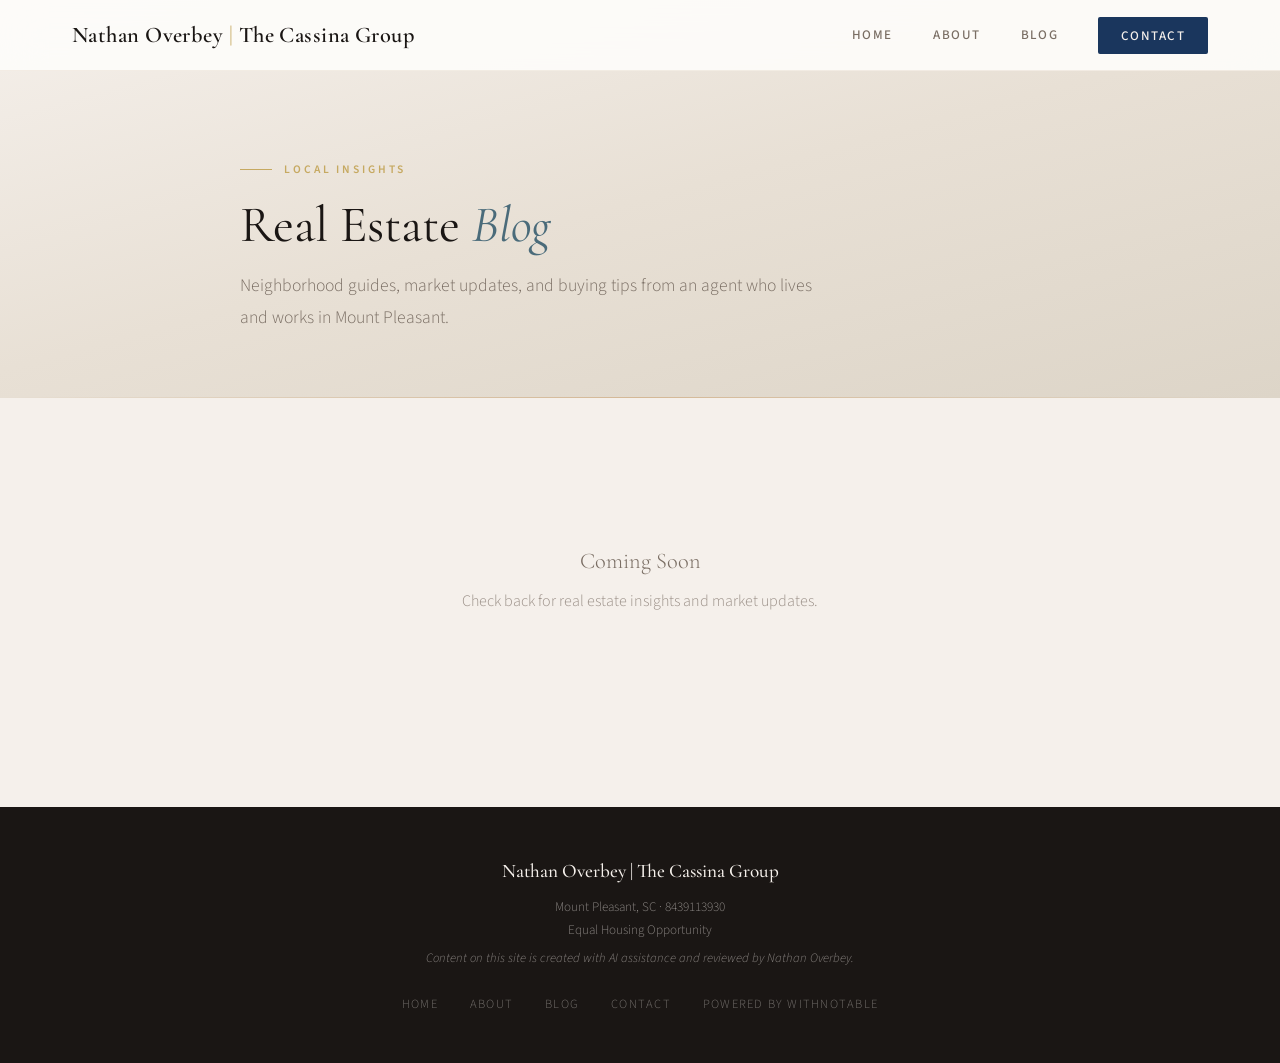
==== blog/index.html @ 2aa5ebca "Initial site deployment via withNotable" ====
<!DOCTYPE html>
<html lang="en">
<head>
    <meta charset="UTF-8">
    <meta name="viewport" content="width=device-width, initial-scale=1.0">
    <title>Blog | Nathan Overbey</title>
    <meta name="description" content="Real estate insights and market updates from Nathan Overbey in Mount Pleasant, SC.">
    <meta name="author" content="Nathan Overbey">
    <link rel="preconnect" href="https://fonts.googleapis.com">
    <link rel="preconnect" href="https://fonts.gstatic.com" crossorigin>
    <link href="https://fonts.googleapis.com/css2?family=Cormorant+Garamond:ital,wght@0,400;0,500;0,600;0,700;1,400;1,500&family=Source+Sans+3:wght@300;400;500;600&display=swap" rel="stylesheet">
    <link rel="stylesheet" href="../css/styles.css">
</head>
<body>

    <nav id="navbar">
        <div class="nav-inner">
            <a href="../index.html" class="nav-brand">Nathan Overbey <span>|</span> The Cassina Group</a>
            <ul class="nav-links">
                <li><a href="../index.html">Home</a></li>
                <li><a href="../about.html">About</a></li>
                <li><a href="../blog/index.html">Blog</a></li>
                <li><a href="../contact.html" class="nav-cta">Contact</a></li>
            </ul>
            <button class="nav-toggle" aria-label="Menu">
                <span></span><span></span><span></span>
            </button>
        </div>
    </nav>

    <div class="page-header">
        <div class="header-inner">
            <div class="page-label">Local Insights</div>
            <h1 class="page-title">Real Estate <em>Blog</em></h1>
            <p class="page-subtitle">Neighborhood guides, market updates, and buying tips from an agent who lives and works in Mount Pleasant.</p>
        </div>
    </div>

    <section class="blog-section">
        <div class="blog-grid" id="blog-posts">
            <!-- Blog posts will be added here -->
            <div style="text-align:center;color:var(--color-warm-gray);padding:4rem 0;">
                <p style="font-family:var(--font-display);font-size:1.4rem;color:var(--color-driftwood);margin-bottom:0.5rem;">Coming Soon</p>
                <p>Check back for real estate insights and market updates.</p>
            </div>
        </div>
    </section>

    <footer>
        <div class="footer-brand">Nathan Overbey | The Cassina Group</div>
        <p>
            Mount Pleasant, SC · 8439113930<br>
            Equal Housing Opportunity
        </p>
        <p style="margin-top:4px;font-style:italic;font-size:0.8rem;">Content on this site is created with AI assistance and reviewed by Nathan Overbey.</p>
        <div class="footer-links">
            <a href="../index.html">Home</a>
            <a href="../about.html">About</a>
            <a href="../blog/index.html">Blog</a>
            <a href="../contact.html">Contact</a>
            <a href="https://withnotable.ai">Powered by withNotable</a>
        </div>
    </footer>

    <script>
        // Scroll-triggered fade-in
        const observer = new IntersectionObserver((entries) => {
            entries.forEach(entry => { if (entry.isIntersecting) entry.target.classList.add('visible'); });
        }, { threshold: 0.1, rootMargin: '0px 0px -50px 0px' });
        document.querySelectorAll('.fade-in').forEach(el => observer.observe(el));

        // Nav scroll state
        window.addEventListener('scroll', () => {
            document.getElementById('navbar').classList.toggle('scrolled', window.scrollY > 50);
        });

        // Hamburger menu
        const navToggle = document.querySelector('.nav-toggle');
        const navLinks = document.querySelector('.nav-links');
        if (navToggle && navLinks) {
            navToggle.addEventListener('click', () => {
                navLinks.classList.toggle('mobile-open');
                navToggle.classList.toggle('active');
            });
            navLinks.querySelectorAll('a').forEach(link => {
                link.addEventListener('click', () => {
                    navLinks.classList.remove('mobile-open');
                    navToggle.classList.remove('active');
                });
            });
        }
    </script>
</body>
</html>
---- css/styles.css ----
/* Notable Editorial v2 — withNotable.ai */
:root {
    --color-cream: #F5F0EB;
    --color-sand: #E8E0D5;
    --color-warm-gray: #9B9088;
    --color-driftwood: #7A6E64;
    --color-deep-earth: #1a365d;
    --color-ink: #1A1614;
    --color-ocean: #4A6B7A;
    --color-ocean-light: #6B8FA0;
    --color-gold: #c6a961;
    --color-gold-light: #D4B896;
    --color-white: #FDFCFA;

    --font-display: 'Cormorant Garamond', Georgia, serif;
    --font-body: 'Source Sans 3', 'Segoe UI', sans-serif;

    --space-xs: 0.5rem;
    --space-sm: 1rem;
    --space-md: 1.5rem;
    --space-lg: 3rem;
    --space-xl: 5rem;
    --space-2xl: 8rem;
}

*, *::before, *::after { box-sizing: border-box; margin: 0; padding: 0; }
html { scroll-behavior: smooth; font-size: 16px; }

body {
    font-family: var(--font-body);
    color: var(--color-deep-earth);
    background-color: var(--color-cream);
    line-height: 1.7;
    font-weight: 300;
    -webkit-font-smoothing: antialiased;
}

a { color: inherit; text-decoration: none; }
img { max-width: 100%; height: auto; display: block; }

/* ===== NAVIGATION ===== */
nav {
    position: fixed;
    top: 0;
    width: 100%;
    z-index: 100;
    background: rgba(253, 252, 250, 0.92);
    backdrop-filter: blur(20px);
    -webkit-backdrop-filter: blur(20px);
    border-bottom: 1px solid rgba(184, 149, 106, 0.15);
    transition: all 0.4s ease;
}
nav.scrolled { box-shadow: 0 4px 30px rgba(26, 22, 20, 0.06); }

.nav-inner {
    max-width: 1200px;
    margin: 0 auto;
    padding: 1rem 2rem;
    display: flex;
    justify-content: space-between;
    align-items: center;
}
.nav-brand {
    font-family: var(--font-display);
    font-size: 1.4rem;
    font-weight: 600;
    color: var(--color-ink);
    letter-spacing: 0.02em;
}
.nav-brand span { color: var(--color-gold); font-weight: 400; }

.nav-links {
    display: flex;
    list-style: none;
    gap: 2.5rem;
    align-items: center;
}
.nav-links a {
    font-family: var(--font-body);
    font-size: 0.82rem;
    font-weight: 500;
    color: var(--color-driftwood);
    text-transform: uppercase;
    letter-spacing: 0.12em;
    transition: color 0.3s ease;
}
.nav-links a:hover { color: var(--color-ink); }

.nav-cta {
    background: var(--color-deep-earth) !important;
    color: var(--color-cream) !important;
    padding: 0.6rem 1.4rem;
    border-radius: 2px;
    transition: background 0.3s ease !important;
}
.nav-cta:hover { background: var(--color-ink) !important; }

.nav-toggle {
    display: none;
    background: none;
    border: none;
    cursor: pointer;
    padding: 0.5rem;
}
.nav-toggle span {
    display: block;
    width: 24px;
    height: 2px;
    background: var(--color-ink);
    margin: 5px 0;
    transition: 0.3s;
}

/* ===== HERO ===== */
.hero {
    min-height: 100vh;
    display: flex;
    align-items: center;
    position: relative;
    overflow: hidden;
    background: linear-gradient(165deg, var(--color-cream) 0%, var(--color-sand) 50%, #DDD5C8 100%);
}
.hero::before {
    content: '';
    position: absolute;
    top: -20%;
    right: -10%;
    width: 60%;
    height: 140%;
    background: radial-gradient(ellipse, rgba(184, 149, 106, 0.08) 0%, transparent 70%);
    pointer-events: none;
}
.hero::after {
    content: '';
    position: absolute;
    bottom: 0;
    left: 0;
    right: 0;
    height: 1px;
    background: linear-gradient(90deg, transparent, var(--color-gold-light), transparent);
}

.hero-inner {
    max-width: 1200px;
    margin: 0 auto;
    padding: 8rem 2rem 6rem;
    display: grid;
    grid-template-columns: 1fr 1fr;
    gap: 4rem;
    align-items: center;
}
.hero-content { animation: fadeInUp 1s ease 0.3s both; }

.hero-label {
    font-family: var(--font-body);
    font-size: 0.72rem;
    font-weight: 600;
    text-transform: uppercase;
    letter-spacing: 0.25em;
    color: var(--color-gold);
    margin-bottom: var(--space-md);
    display: flex;
    align-items: center;
    gap: 0.75rem;
}
.hero-label::before {
    content: '';
    width: 2rem;
    height: 1px;
    background: var(--color-gold);
}

.hero-title {
    font-family: var(--font-display);
    font-size: clamp(2.8rem, 5vw, 4.2rem);
    font-weight: 400;
    line-height: 1.12;
    color: var(--color-ink);
    margin-bottom: var(--space-md);
}
.hero-title em { font-style: italic; color: var(--color-ocean); }

.hero-subtitle {
    font-size: 1.1rem;
    font-weight: 300;
    color: var(--color-driftwood);
    line-height: 1.8;
    max-width: 480px;
    margin-bottom: var(--space-lg);
}

.hero-credentials {
    display: flex;
    gap: 2rem;
    flex-wrap: wrap;
}
.credential {
    display: flex;
    align-items: center;
    gap: 0.5rem;
    font-size: 0.8rem;
    font-weight: 500;
    color: var(--color-driftwood);
}
.credential svg { width: 16px; height: 16px; color: var(--color-gold); }

.hero-photo { position: relative; animation: fadeInUp 1s ease 0.5s both; }
.photo-frame {
    position: relative;
    aspect-ratio: 3/4;
    background: var(--color-sand);
    border-radius: 4px;
    overflow: hidden;
    box-shadow: 0 30px 60px rgba(26, 22, 20, 0.12);
}
.photo-frame img {
    width: 100%;
    height: 100%;
    object-fit: cover;
    border-radius: 4px;
}
.photo-frame::after {
    content: '';
    position: absolute;
    top: 1.5rem;
    left: 1.5rem;
    right: 1.5rem;
    bottom: 1.5rem;
    border: 1px solid rgba(184, 149, 106, 0.3);
    border-radius: 2px;
    pointer-events: none;
}
.photo-placeholder {
    width: 100%;
    height: 100%;
    display: flex;
    flex-direction: column;
    align-items: center;
    justify-content: center;
    background: linear-gradient(145deg, var(--color-sand), #D6CCC1);
    color: var(--color-warm-gray);
    font-family: var(--font-display);
    font-size: 1.1rem;
    gap: 0.5rem;
    min-height: 400px;
}

/* ===== SECTIONS ===== */
section { padding: var(--space-2xl) 2rem; }
.section-inner { max-width: 1000px; margin: 0 auto; }
.section-wide { max-width: 1200px; margin: 0 auto; }

.section-label {
    font-family: var(--font-body);
    font-size: 0.72rem;
    font-weight: 600;
    text-transform: uppercase;
    letter-spacing: 0.25em;
    color: var(--color-gold);
    margin-bottom: var(--space-sm);
    display: flex;
    align-items: center;
    gap: 0.75rem;
}
.section-label::before {
    content: '';
    width: 2rem;
    height: 1px;
    background: var(--color-gold);
}

.section-title {
    font-family: var(--font-display);
    font-size: clamp(2rem, 3.5vw, 2.8rem);
    font-weight: 400;
    line-height: 1.2;
    color: var(--color-ink);
    margin-bottom: var(--space-lg);
}
.section-title em { font-style: italic; color: var(--color-ocean); }

/* ===== ABOUT ===== */
.about { background: var(--color-white); }
.about-grid {
    display: grid;
    grid-template-columns: 1fr 1fr;
    gap: 4rem;
    margin-top: var(--space-lg);
}
.about-text p {
    margin-bottom: 1.5rem;
    font-size: 1.02rem;
    color: var(--color-deep-earth);
}
.about-stats {
    display: grid;
    grid-template-columns: 1fr 1fr;
    gap: 1.5rem;
    align-content: start;
}
.stat-card {
    background: var(--color-cream);
    padding: 1.5rem;
    border-radius: 4px;
    border: 1px solid rgba(184, 149, 106, 0.12);
}
.stat-card .stat-value {
    font-family: var(--font-display);
    font-size: 2rem;
    font-weight: 600;
    color: var(--color-ink);
    line-height: 1;
}
.stat-card .stat-label {
    font-size: 0.78rem;
    font-weight: 500;
    color: var(--color-warm-gray);
    text-transform: uppercase;
    letter-spacing: 0.1em;
    margin-top: 0.4rem;
}

/* ===== SPECIALTIES ===== */
.specialties { background: var(--color-cream); }
.specialties-content { margin-top: var(--space-lg); }
.specialties-content p {
    margin-bottom: 1rem;
    font-size: 1rem;
    color: var(--color-deep-earth);
}

/* ===== NEIGHBORHOODS ===== */
.neighborhoods { background: var(--color-cream); }
.neighborhood-card {
    background: var(--color-white);
    border-radius: 4px;
    padding: 2.5rem;
    margin-bottom: 2rem;
    border: 1px solid rgba(184, 149, 106, 0.1);
    transition: box-shadow 0.4s ease;
}
.neighborhood-card:hover { box-shadow: 0 8px 40px rgba(26, 22, 20, 0.06); }
.neighborhood-card h3 {
    font-family: var(--font-display);
    font-size: 1.8rem;
    font-weight: 500;
    color: var(--color-ink);
    margin-bottom: 0.8rem;
}
.neighborhood-card p {
    font-size: 1rem;
    color: var(--color-deep-earth);
    margin-bottom: 1rem;
}
.neighborhood-highlights {
    display: flex;
    flex-wrap: wrap;
    gap: 0.6rem;
    margin-top: 1.2rem;
    padding-top: 1.2rem;
    border-top: 1px solid var(--color-sand);
}
.highlight-tag {
    font-size: 0.75rem;
    font-weight: 500;
    padding: 0.35rem 0.9rem;
    background: var(--color-cream);
    color: var(--color-driftwood);
    border-radius: 2px;
    letter-spacing: 0.03em;
}

/* ===== FAQ ===== */
.faq { background: var(--color-white); }
.faq-item {
    border-bottom: 1px solid var(--color-sand);
    padding: 2rem 0;
}
.faq-item:first-child { border-top: 1px solid var(--color-sand); }
.faq-question {
    font-family: var(--font-display);
    font-size: 1.35rem;
    font-weight: 500;
    color: var(--color-ink);
    cursor: pointer;
    display: flex;
    justify-content: space-between;
    align-items: center;
    gap: 1rem;
    background: none;
    border: none;
    width: 100%;
    text-align: left;
    padding: 0;
}
.faq-question::after {
    content: '+';
    font-family: var(--font-body);
    font-size: 1.5rem;
    font-weight: 300;
    color: var(--color-gold);
    flex-shrink: 0;
    transition: transform 0.3s ease;
}
.faq-item.open .faq-question::after { transform: rotate(45deg); }
.faq-answer {
    max-height: 0;
    overflow: hidden;
    transition: max-height 0.4s ease, padding 0.4s ease;
}
.faq-item.open .faq-answer {
    max-height: 500px;
    padding-top: 1rem;
}
.faq-answer p {
    font-size: 1rem;
    color: var(--color-deep-earth);
    line-height: 1.8;
}

/* ===== TESTIMONIALS ===== */
.testimonials {
    background: var(--color-deep-earth);
    color: var(--color-cream);
}
.testimonials .section-label { color: var(--color-gold-light); }
.testimonials .section-label::before { background: var(--color-gold-light); }
.testimonials .section-title { color: var(--color-cream); }

.testimonial-grid {
    display: grid;
    grid-template-columns: repeat(2, 1fr);
    gap: 2rem;
    margin-top: var(--space-lg);
}
.testimonial-card {
    background: rgba(253, 252, 250, 0.05);
    border: 1px solid rgba(253, 252, 250, 0.08);
    border-radius: 4px;
    padding: 2rem;
}
.testimonial-card blockquote {
    font-family: var(--font-display);
    font-size: 1.1rem;
    font-weight: 400;
    font-style: italic;
    line-height: 1.7;
    color: rgba(245, 240, 235, 0.9);
    margin-bottom: 1.2rem;
}
.testimonial-card cite {
    font-family: var(--font-body);
    font-style: normal;
    font-size: 0.82rem;
    font-weight: 500;
    color: var(--color-gold-light);
    letter-spacing: 0.05em;
}

/* ===== CONTACT ===== */
.contact { background: var(--color-cream); }
.contact-grid {
    display: grid;
    grid-template-columns: 1fr 1fr;
    gap: 4rem;
    margin-top: var(--space-lg);
}
.contact-info h3 {
    font-family: var(--font-display);
    font-size: 1.4rem;
    font-weight: 500;
    color: var(--color-ink);
    margin-bottom: 1.5rem;
}
.contact-detail {
    display: flex;
    align-items: flex-start;
    gap: 1rem;
    margin-bottom: 1.5rem;
}
.contact-detail svg {
    width: 20px;
    height: 20px;
    color: var(--color-gold);
    flex-shrink: 0;
    margin-top: 2px;
}
.contact-detail .detail-label {
    font-size: 0.72rem;
    font-weight: 600;
    text-transform: uppercase;
    letter-spacing: 0.12em;
    color: var(--color-warm-gray);
    margin-bottom: 0.2rem;
}
.contact-detail .detail-value {
    font-size: 1.05rem;
    color: var(--color-deep-earth);
}
.contact-detail .detail-value a {
    color: var(--color-deep-earth);
    border-bottom: 1px solid var(--color-sand);
    transition: border-color 0.3s ease;
}
.contact-detail .detail-value a:hover { border-color: var(--color-gold); }

.contact-profiles {
    margin-top: 1.5rem;
    padding-top: 1.5rem;
    border-top: 1px solid var(--color-sand);
}
.profile-links {
    display: flex;
    flex-wrap: wrap;
    gap: 0.5rem;
}
.profile-link {
    display: inline-block;
    font-size: 0.78rem;
    font-weight: 500;
    color: var(--color-driftwood);
    text-transform: uppercase;
    letter-spacing: 0.08em;
    padding: 0.4rem 0.9rem;
    border: 1px solid var(--color-sand);
    border-radius: 2px;
    transition: all 0.3s ease;
}
.profile-link:hover {
    color: var(--color-ink);
    border-color: var(--color-gold);
    background: rgba(184, 149, 106, 0.05);
}

.contact-cta {
    background: var(--color-white);
    padding: 2.5rem;
    border-radius: 4px;
    border: 1px solid rgba(184, 149, 106, 0.15);
}
.contact-cta h3 {
    font-family: var(--font-display);
    font-size: 1.6rem;
    font-weight: 500;
    color: var(--color-ink);
    margin-bottom: 0.5rem;
}
.contact-cta p {
    color: var(--color-driftwood);
    margin-bottom: 1.5rem;
}

.btn-primary {
    display: inline-block;
    background: var(--color-deep-earth);
    color: var(--color-cream);
    font-family: var(--font-body);
    font-size: 0.82rem;
    font-weight: 600;
    text-transform: uppercase;
    letter-spacing: 0.15em;
    padding: 1rem 2.5rem;
    border: none;
    border-radius: 2px;
    cursor: pointer;
    transition: background 0.3s ease;
}
.btn-primary:hover { background: var(--color-ink); }

/* ===== FOOTER ===== */
footer {
    background: var(--color-ink);
    color: rgba(245, 240, 235, 0.5);
    padding: 3rem 2rem;
    text-align: center;
}
.footer-brand {
    font-family: var(--font-display);
    font-size: 1.2rem;
    font-weight: 500;
    color: var(--color-cream);
    margin-bottom: 0.5rem;
}
footer p { font-size: 0.82rem; line-height: 1.8; }
.footer-links {
    display: flex;
    justify-content: center;
    gap: 2rem;
    margin-top: 1.5rem;
    flex-wrap: wrap;
}
.footer-links a {
    font-size: 0.78rem;
    color: rgba(245, 240, 235, 0.4);
    text-transform: uppercase;
    letter-spacing: 0.1em;
    transition: color 0.3s ease;
}
.footer-links a:hover { color: var(--color-gold-light); }

/* ===== BLOG INDEX ===== */
.page-header {
    padding: 10rem 2rem 4rem;
    background: linear-gradient(165deg, var(--color-cream) 0%, var(--color-sand) 50%, #DDD5C8 100%);
    position: relative;
}
.page-header::after {
    content: '';
    position: absolute;
    bottom: 0;
    left: 0;
    right: 0;
    height: 1px;
    background: linear-gradient(90deg, transparent, var(--color-gold-light), transparent);
}
.header-inner { max-width: 800px; margin: 0 auto; }
.page-label {
    font-size: 0.72rem;
    font-weight: 600;
    text-transform: uppercase;
    letter-spacing: 0.25em;
    color: var(--color-gold);
    margin-bottom: 1rem;
    display: flex;
    align-items: center;
    gap: 0.75rem;
}
.page-label::before { content: ''; width: 2rem; height: 1px; background: var(--color-gold); }
.page-title {
    font-family: var(--font-display);
    font-size: clamp(2.2rem, 4vw, 3.2rem);
    font-weight: 400;
    line-height: 1.15;
    color: var(--color-ink);
    margin-bottom: 1rem;
}
.page-title em { font-style: italic; color: var(--color-ocean); }
.page-subtitle {
    font-size: 1.1rem;
    font-weight: 300;
    color: var(--color-driftwood);
    max-width: 600px;
    line-height: 1.8;
}

.blog-section { padding: 5rem 2rem 8rem; }
.blog-grid { max-width: 900px; margin: 0 auto; }

.blog-card {
    display: grid;
    background: var(--color-white);
    border-radius: 4px;
    border: 1px solid rgba(184, 149, 106, 0.1);
    margin-bottom: 1.5rem;
    overflow: hidden;
    transition: box-shadow 0.4s ease, transform 0.3s ease;
    text-decoration: none;
    color: inherit;
}
.blog-card:hover {
    box-shadow: 0 12px 40px rgba(26, 22, 20, 0.08);
    transform: translateY(-2px);
}
.blog-card-body { padding: 2rem 2.5rem; }
.blog-card-meta {
    display: flex;
    align-items: center;
    gap: 1rem;
    margin-bottom: 0.8rem;
    flex-wrap: wrap;
}
.blog-card-category {
    font-size: 0.7rem;
    font-weight: 600;
    text-transform: uppercase;
    letter-spacing: 0.12em;
    color: var(--color-ocean);
    background: rgba(74, 107, 122, 0.08);
    padding: 0.25rem 0.7rem;
    border-radius: 2px;
}
.blog-card-date { font-size: 0.78rem; color: var(--color-warm-gray); }
.blog-card-title {
    font-family: var(--font-display);
    font-size: 1.6rem;
    font-weight: 500;
    color: var(--color-ink);
    line-height: 1.3;
    margin-bottom: 0.8rem;
    transition: color 0.3s ease;
}
.blog-card:hover .blog-card-title { color: var(--color-ocean); }
.blog-card-excerpt {
    font-size: 0.95rem;
    color: var(--color-driftwood);
    line-height: 1.7;
    margin-bottom: 1.2rem;
}
.blog-card-read {
    font-size: 0.78rem;
    font-weight: 600;
    text-transform: uppercase;
    letter-spacing: 0.12em;
    color: var(--color-gold);
    display: flex;
    align-items: center;
    gap: 0.5rem;
}
.blog-card-read svg { width: 14px; height: 14px; transition: transform 0.3s ease; }
.blog-card:hover .blog-card-read svg { transform: translateX(4px); }

.blog-card-author {
    padding: 1rem 2.5rem;
    border-top: 1px solid var(--color-sand);
}
.blog-card-author-name { font-size: 0.78rem; font-weight: 500; color: var(--color-deep-earth); }
.blog-card-author-title { font-size: 0.72rem; color: var(--color-warm-gray); }

/* ===== BLOG POST ARTICLE ===== */
.article-header {
    padding: 10rem 2rem 3rem;
    background: linear-gradient(165deg, var(--color-cream) 0%, var(--color-sand) 50%, #DDD5C8 100%);
    position: relative;
}
.article-header::after {
    content: '';
    position: absolute;
    bottom: 0;
    left: 0;
    right: 0;
    height: 1px;
    background: linear-gradient(90deg, transparent, var(--color-gold-light), transparent);
}
.article-header-inner { max-width: 760px; margin: 0 auto; }
.article-header .meta-line {
    font-size: 0.78rem;
    color: var(--color-warm-gray);
    margin-bottom: 1rem;
    display: flex;
    align-items: center;
    gap: 1rem;
}
.article-header h1 {
    font-family: var(--font-display);
    font-size: clamp(1.8rem, 3vw, 2.5rem);
    font-weight: 400;
    line-height: 1.2;
    color: var(--color-ink);
}

.article-body {
    max-width: 760px;
    margin: 0 auto;
    padding: 3rem 2rem 5rem;
}
.article-body p {
    margin-bottom: 1.5rem;
    font-size: 1.05rem;
    color: var(--color-deep-earth);
    line-height: 1.8;
}
.article-body h2 {
    font-family: var(--font-display);
    font-size: 1.8rem;
    font-weight: 500;
    color: var(--color-ink);
    margin: 2.5rem 0 1rem;
}
.article-body h3 {
    font-family: var(--font-display);
    font-size: 1.4rem;
    font-weight: 500;
    color: var(--color-ink);
    margin: 2rem 0 0.8rem;
}
.article-body ul, .article-body ol {
    margin: 0 0 1.5rem 1.5rem;
    color: var(--color-deep-earth);
}
.article-body li { margin-bottom: 0.5rem; font-size: 1.02rem; }
.article-body blockquote {
    border-left: 3px solid var(--color-gold);
    padding: 1rem 1.5rem;
    margin: 1.5rem 0;
    font-family: var(--font-display);
    font-size: 1.15rem;
    font-style: italic;
    color: var(--color-driftwood);
    background: var(--color-cream);
    border-radius: 0 4px 4px 0;
}

/* ===== ANIMATIONS ===== */
@keyframes fadeInUp {
    from { opacity: 0; transform: translateY(30px); }
    to { opacity: 1; transform: translateY(0); }
}
.fade-in {
    opacity: 0;
    transform: translateY(20px);
    transition: opacity 0.8s ease, transform 0.8s ease;
}
.fade-in.visible { opacity: 1; transform: translateY(0); }

/* ===== RESPONSIVE ===== */
@media (max-width: 768px) {
    .hero-inner {
        grid-template-columns: 1fr;
        padding: 7rem 1.5rem 4rem;
        gap: 2.5rem;
    }
    .hero-photo { order: -1; max-width: 300px; margin: 0 auto; }
    .about-grid { grid-template-columns: 1fr; gap: 2.5rem; }
    .testimonial-grid { grid-template-columns: 1fr; }
    .contact-grid { grid-template-columns: 1fr; gap: 2.5rem; }
    .nav-links { display: none; }
    .nav-links.mobile-open {
        display: flex;
        flex-direction: column;
        position: absolute;
        top: 100%;
        left: 0;
        right: 0;
        background: rgba(253, 252, 250, 0.98);
        backdrop-filter: blur(20px);
        -webkit-backdrop-filter: blur(20px);
        padding: 1.5rem 2rem 2rem;
        gap: 1.2rem;
        border-bottom: 1px solid rgba(184, 149, 106, 0.15);
        box-shadow: 0 8px 30px rgba(26, 22, 20, 0.08);
    }
    .nav-toggle { display: block; }
    .nav-toggle.active span:nth-child(1) { transform: rotate(45deg) translate(5px, 5px); }
    .nav-toggle.active span:nth-child(2) { opacity: 0; }
    .nav-toggle.active span:nth-child(3) { transform: rotate(-45deg) translate(5px, -5px); }
    section { padding: var(--space-xl) 1.5rem; }
    .page-header { padding: 8rem 1.5rem 3rem; }
    .blog-section { padding: 3rem 1.5rem 5rem; }
    .blog-card-body { padding: 1.5rem; }
    .blog-card-author { padding: 1rem 1.5rem; }
}

@media print {
    nav { position: static; }
    .hero { min-height: auto; }
}
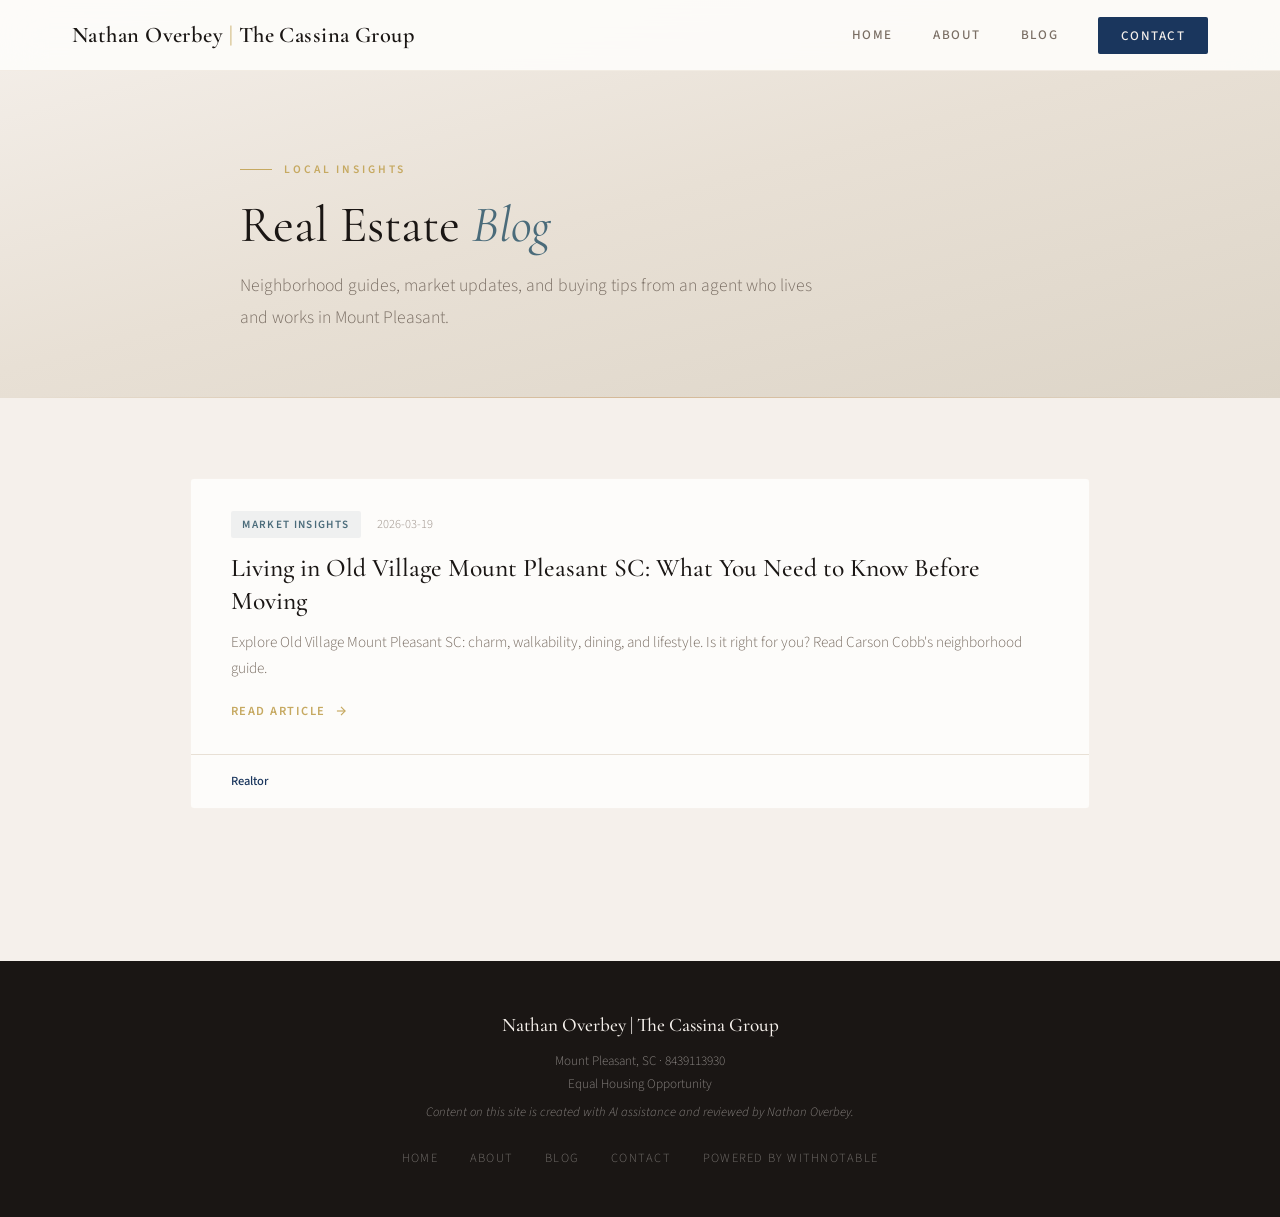
==== commit 536bfc9d: "Publish blog: Living in Old Village Mount Pleasant SC: What You Need to Know Before Moving" ====
--- a/blog/index.html
+++ b/blog/index.html
@@ -39,10 +39,26 @@
     <section class="blog-section">
         <div class="blog-grid" id="blog-posts">
             <!-- Blog posts will be added here -->
-            <div style="text-align:center;color:var(--color-warm-gray);padding:4rem 0;">
-                <p style="font-family:var(--font-display);font-size:1.4rem;color:var(--color-driftwood);margin-bottom:0.5rem;">Coming Soon</p>
-                <p>Check back for real estate insights and market updates.</p>
-            </div>
+            <a href="old-village-mount-pleasant-neighborhood-guide.html" class="blog-card fade-in">
+                <div class="blog-card-body">
+                    <div class="blog-card-meta">
+                        <span class="blog-card-category">Market Insights</span>
+                        <span class="blog-card-date">2026-03-19</span>
+                    </div>
+                    <h2 class="blog-card-title">Living in Old Village Mount Pleasant SC: What You Need to Know Before Moving</h2>
+                    <p class="blog-card-excerpt">Explore Old Village Mount Pleasant SC: charm, walkability, dining, and lifestyle. Is it right for you? Read Carson Cobb's neighborhood guide.</p>
+                    <span class="blog-card-read">
+                        Read Article
+                        <svg viewBox="0 0 24 24" fill="none" stroke="currentColor" stroke-width="2"><line x1="5" y1="12" x2="19" y2="12"/><polyline points="12 5 19 12 12 19"/></svg>
+                    </span>
+                </div>
+                <div class="blog-card-author">
+                    <div>
+                        <div class="blog-card-author-name">Realtor</div>
+                        
+                    </div>
+                </div>
+            </a>
         </div>
     </section>
 
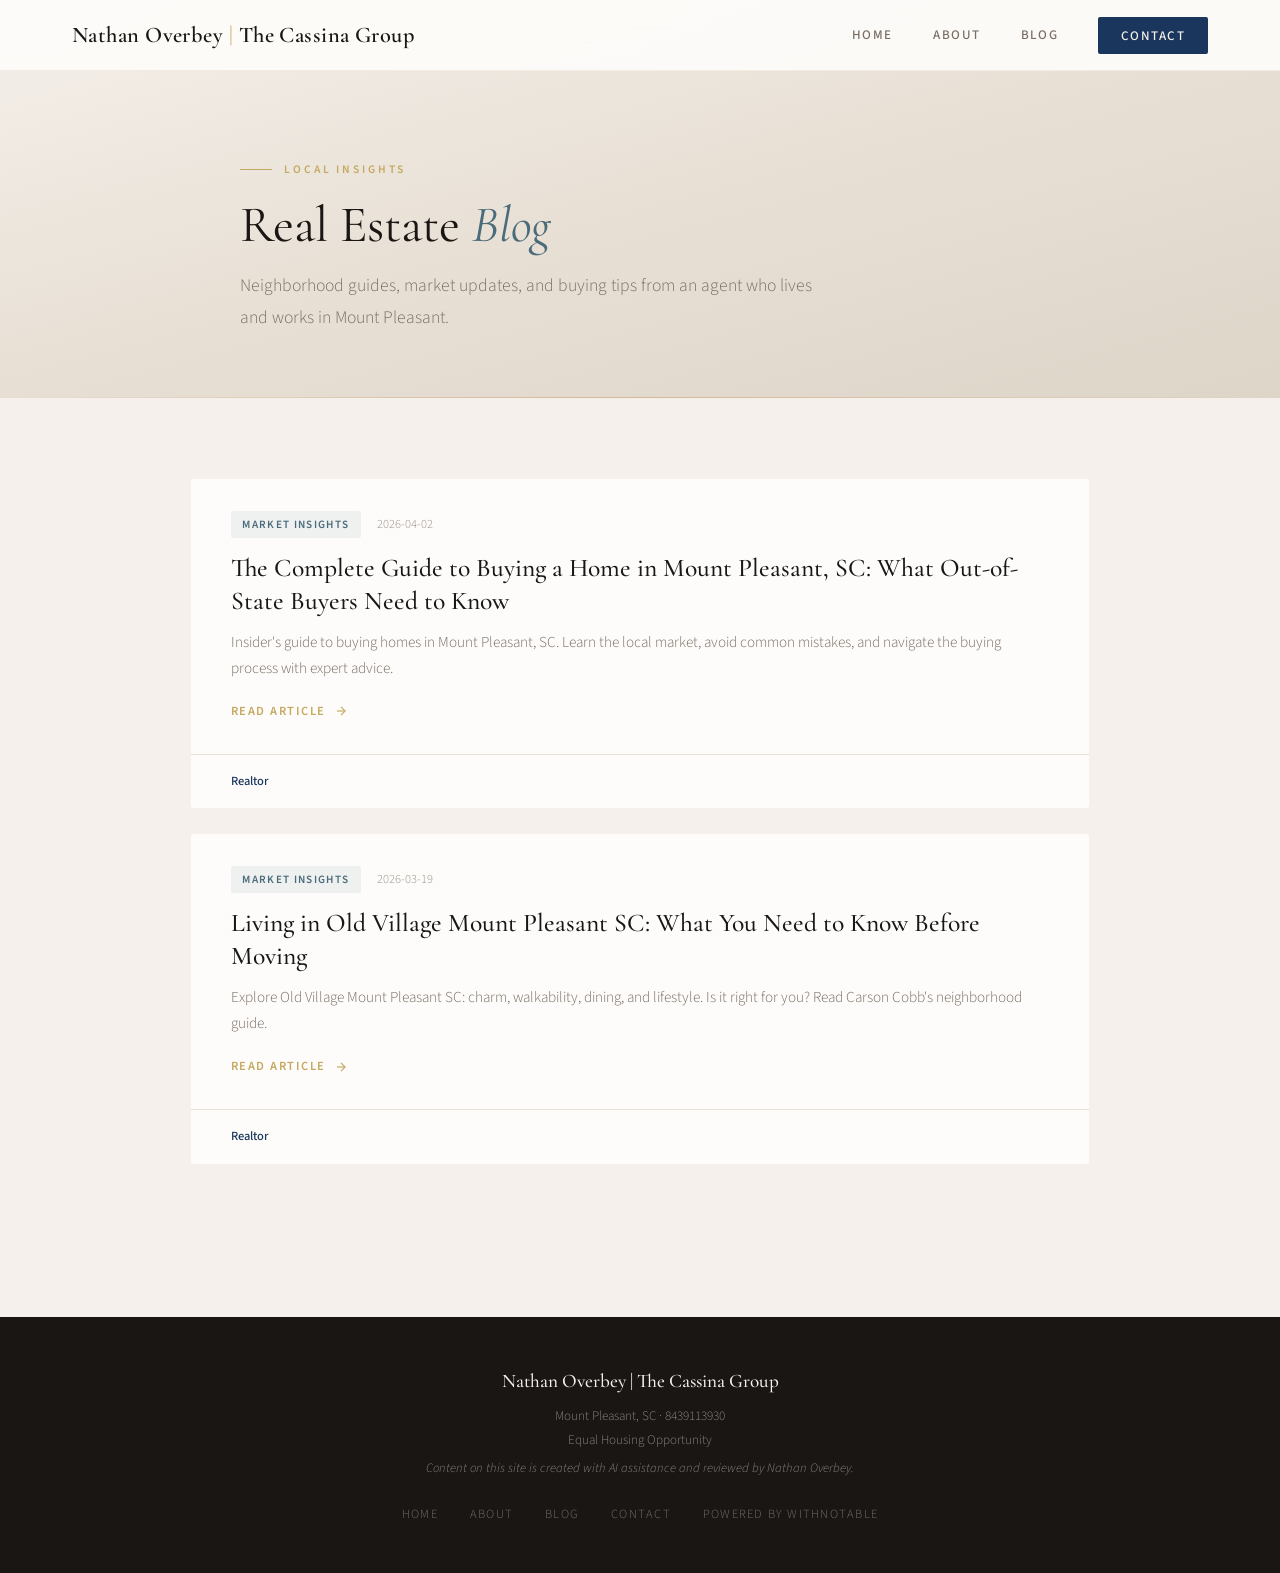
==== commit b43812d5: "Publish blog: The Complete Guide to Buying a Home in Mount Pleasant, SC: What Out-of-State Buyers Ne" ====
--- a/blog/index.html
+++ b/blog/index.html
@@ -38,6 +38,26 @@
 
     <section class="blog-section">
         <div class="blog-grid" id="blog-posts">
+            <a href="complete-guide-buying-home-mount-pleasant-sc.html" class="blog-card fade-in">
+                <div class="blog-card-body">
+                    <div class="blog-card-meta">
+                        <span class="blog-card-category">Market Insights</span>
+                        <span class="blog-card-date">2026-04-02</span>
+                    </div>
+                    <h2 class="blog-card-title">The Complete Guide to Buying a Home in Mount Pleasant, SC: What Out-of-State Buyers Need to Know</h2>
+                    <p class="blog-card-excerpt">Insider's guide to buying homes in Mount Pleasant, SC. Learn the local market, avoid common mistakes, and navigate the buying process with expert advice.</p>
+                    <span class="blog-card-read">
+                        Read Article
+                        <svg viewBox="0 0 24 24" fill="none" stroke="currentColor" stroke-width="2"><line x1="5" y1="12" x2="19" y2="12"/><polyline points="12 5 19 12 12 19"/></svg>
+                    </span>
+                </div>
+                <div class="blog-card-author">
+                    <div>
+                        <div class="blog-card-author-name">Realtor</div>
+                        
+                    </div>
+                </div>
+            </a>
             <!-- Blog posts will be added here -->
             <a href="old-village-mount-pleasant-neighborhood-guide.html" class="blog-card fade-in">
                 <div class="blog-card-body">
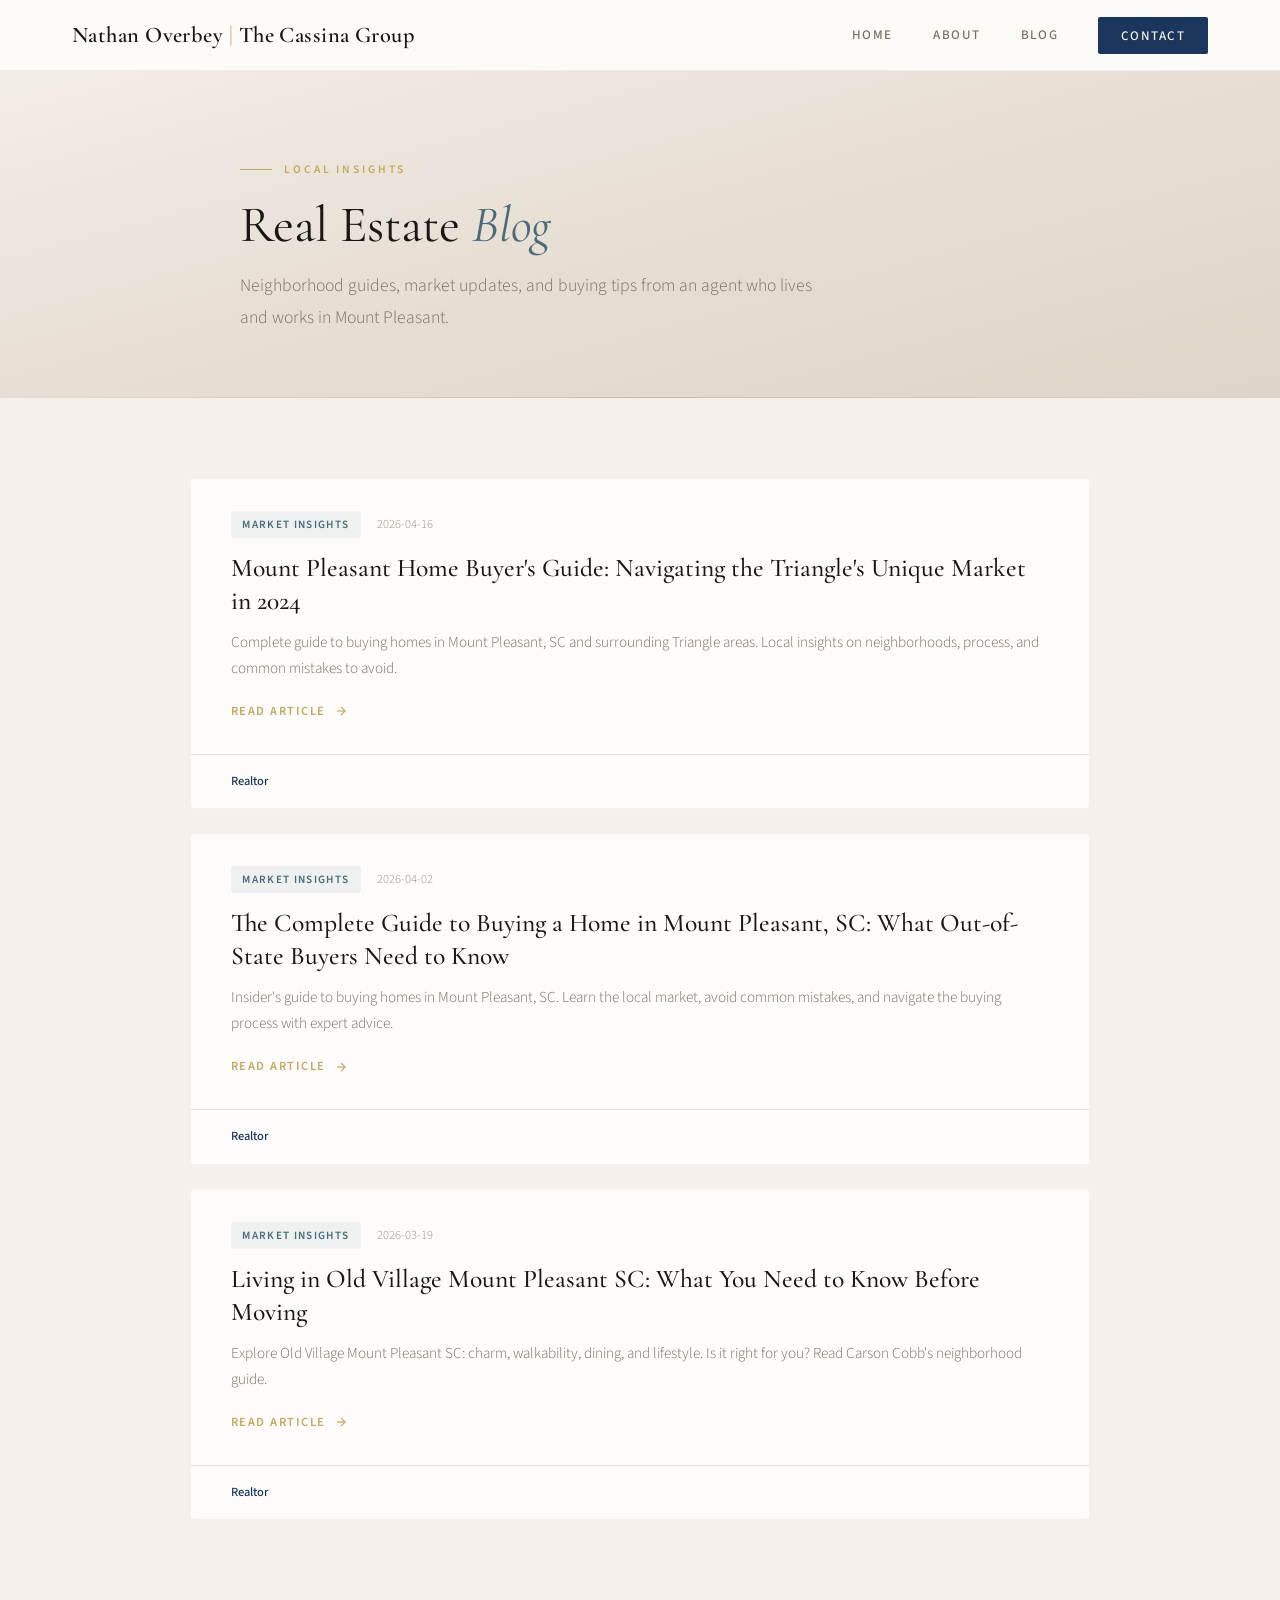
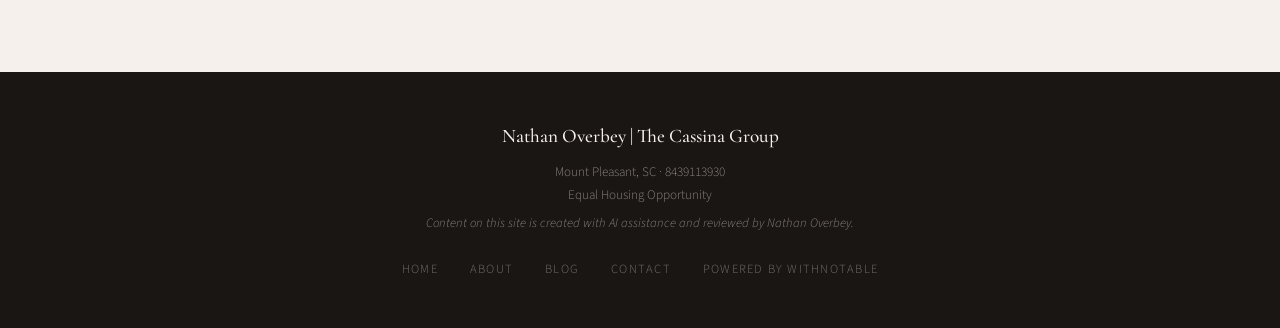
==== commit 76bb57bf: "Publish blog: Mount Pleasant Home Buyer's Guide: Navigating the Triangle's Unique Market in 2024" ====
--- a/blog/index.html
+++ b/blog/index.html
@@ -38,6 +38,26 @@
 
     <section class="blog-section">
         <div class="blog-grid" id="blog-posts">
+            <a href="mount-pleasant-home-buyers-guide-triangle-market-2024.html" class="blog-card fade-in">
+                <div class="blog-card-body">
+                    <div class="blog-card-meta">
+                        <span class="blog-card-category">Market Insights</span>
+                        <span class="blog-card-date">2026-04-16</span>
+                    </div>
+                    <h2 class="blog-card-title">Mount Pleasant Home Buyer's Guide: Navigating the Triangle's Unique Market in 2024</h2>
+                    <p class="blog-card-excerpt">Complete guide to buying homes in Mount Pleasant, SC and surrounding Triangle areas. Local insights on neighborhoods, process, and common mistakes to avoid.</p>
+                    <span class="blog-card-read">
+                        Read Article
+                        <svg viewBox="0 0 24 24" fill="none" stroke="currentColor" stroke-width="2"><line x1="5" y1="12" x2="19" y2="12"/><polyline points="12 5 19 12 12 19"/></svg>
+                    </span>
+                </div>
+                <div class="blog-card-author">
+                    <div>
+                        <div class="blog-card-author-name">Realtor</div>
+                        
+                    </div>
+                </div>
+            </a>
             <a href="complete-guide-buying-home-mount-pleasant-sc.html" class="blog-card fade-in">
                 <div class="blog-card-body">
                     <div class="blog-card-meta">
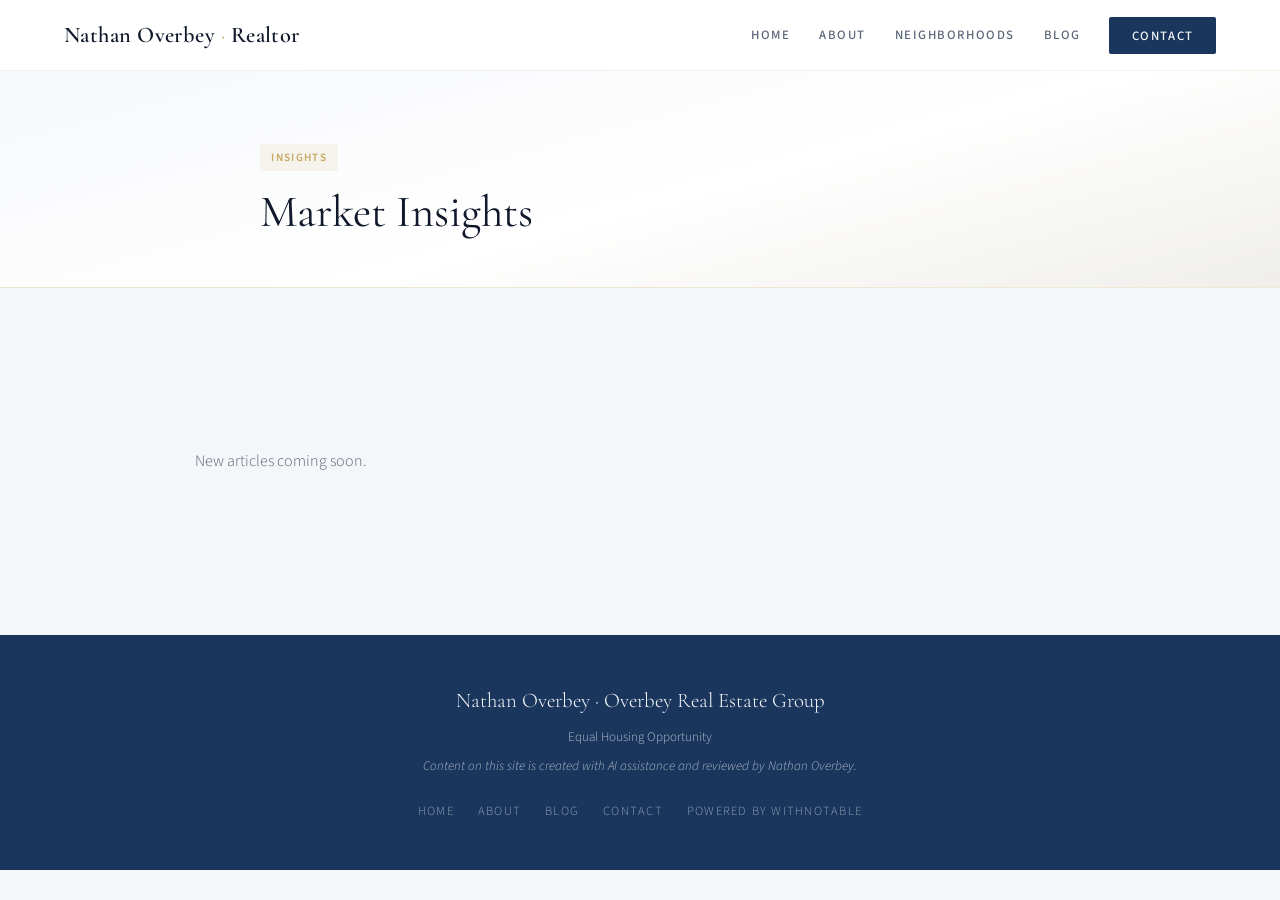
==== commit 5518b6da: "Initial themed site deployment via withNotable" ====
--- a/blog/index.html
+++ b/blog/index.html
@@ -4,147 +4,80 @@
     <meta charset="UTF-8">
     <meta name="viewport" content="width=device-width, initial-scale=1.0">
     <title>Blog | Nathan Overbey</title>
-    <meta name="description" content="Real estate insights and market updates from Nathan Overbey in Mount Pleasant, SC.">
-    <meta name="author" content="Nathan Overbey">
+    <meta name="description" content="Market insights and neighborhood guides from Nathan Overbey.">
+    <meta property="og:title" content="Blog | Nathan Overbey">
+    <meta property="og:description" content="Market insights and neighborhood guides from Nathan Overbey.">
+    <meta property="og:type" content="website">
     <link rel="preconnect" href="https://fonts.googleapis.com">
     <link rel="preconnect" href="https://fonts.gstatic.com" crossorigin>
     <link href="https://fonts.googleapis.com/css2?family=Cormorant+Garamond:ital,wght@0,400;0,500;0,600;0,700;1,400;1,500&family=Source+Sans+3:wght@300;400;500;600&display=swap" rel="stylesheet">
     <link rel="stylesheet" href="../css/styles.css">
+
 </head>
 <body>
-
     <nav id="navbar">
         <div class="nav-inner">
-            <a href="../index.html" class="nav-brand">Nathan Overbey <span>|</span> The Cassina Group</a>
+            <a href="../" class="nav-brand">Nathan Overbey <span>·</span> Realtor</a>
             <ul class="nav-links">
-                <li><a href="../index.html">Home</a></li>
-                <li><a href="../about.html">About</a></li>
-                <li><a href="../blog/index.html">Blog</a></li>
-                <li><a href="../contact.html" class="nav-cta">Contact</a></li>
+                <li><a href="../">Home</a></li>
+                <li><a href="../about">About</a></li>
+                <li><a href="../#neighborhoods">Neighborhoods</a></li>
+                <li><a href="../blog">Blog</a></li>
+                
+                <li><a href="../contact" class="nav-cta">Contact</a></li>
             </ul>
-            <button class="nav-toggle" aria-label="Menu">
-                <span></span><span></span><span></span>
-            </button>
+            <button class="nav-toggle" aria-label="Menu"><span></span><span></span><span></span></button>
         </div>
     </nav>
 
-    <div class="page-header">
-        <div class="header-inner">
-            <div class="page-label">Local Insights</div>
-            <h1 class="page-title">Real Estate <em>Blog</em></h1>
-            <p class="page-subtitle">Neighborhood guides, market updates, and buying tips from an agent who lives and works in Mount Pleasant.</p>
+    <div class="article-header">
+        <div class="article-header-inner">
+            <div class="meta-line"><span class="blog-card-category">Insights</span></div>
+            <h1>Market Insights</h1>
         </div>
     </div>
-
-    <section class="blog-section">
-        <div class="blog-grid" id="blog-posts">
-            <a href="mount-pleasant-home-buyers-guide-triangle-market-2024.html" class="blog-card fade-in">
-                <div class="blog-card-body">
-                    <div class="blog-card-meta">
-                        <span class="blog-card-category">Market Insights</span>
-                        <span class="blog-card-date">2026-04-16</span>
-                    </div>
-                    <h2 class="blog-card-title">Mount Pleasant Home Buyer's Guide: Navigating the Triangle's Unique Market in 2024</h2>
-                    <p class="blog-card-excerpt">Complete guide to buying homes in Mount Pleasant, SC and surrounding Triangle areas. Local insights on neighborhoods, process, and common mistakes to avoid.</p>
-                    <span class="blog-card-read">
-                        Read Article
-                        <svg viewBox="0 0 24 24" fill="none" stroke="currentColor" stroke-width="2"><line x1="5" y1="12" x2="19" y2="12"/><polyline points="12 5 19 12 12 19"/></svg>
-                    </span>
-                </div>
-                <div class="blog-card-author">
-                    <div>
-                        <div class="blog-card-author-name">Realtor</div>
-                        
-                    </div>
-                </div>
-            </a>
-            <a href="complete-guide-buying-home-mount-pleasant-sc.html" class="blog-card fade-in">
-                <div class="blog-card-body">
-                    <div class="blog-card-meta">
-                        <span class="blog-card-category">Market Insights</span>
-                        <span class="blog-card-date">2026-04-02</span>
-                    </div>
-                    <h2 class="blog-card-title">The Complete Guide to Buying a Home in Mount Pleasant, SC: What Out-of-State Buyers Need to Know</h2>
-                    <p class="blog-card-excerpt">Insider's guide to buying homes in Mount Pleasant, SC. Learn the local market, avoid common mistakes, and navigate the buying process with expert advice.</p>
-                    <span class="blog-card-read">
-                        Read Article
-                        <svg viewBox="0 0 24 24" fill="none" stroke="currentColor" stroke-width="2"><line x1="5" y1="12" x2="19" y2="12"/><polyline points="12 5 19 12 12 19"/></svg>
-                    </span>
-                </div>
-                <div class="blog-card-author">
-                    <div>
-                        <div class="blog-card-author-name">Realtor</div>
-                        
-                    </div>
-                </div>
-            </a>
-            <!-- Blog posts will be added here -->
-            <a href="old-village-mount-pleasant-neighborhood-guide.html" class="blog-card fade-in">
-                <div class="blog-card-body">
-                    <div class="blog-card-meta">
-                        <span class="blog-card-category">Market Insights</span>
-                        <span class="blog-card-date">2026-03-19</span>
-                    </div>
-                    <h2 class="blog-card-title">Living in Old Village Mount Pleasant SC: What You Need to Know Before Moving</h2>
-                    <p class="blog-card-excerpt">Explore Old Village Mount Pleasant SC: charm, walkability, dining, and lifestyle. Is it right for you? Read Carson Cobb's neighborhood guide.</p>
-                    <span class="blog-card-read">
-                        Read Article
-                        <svg viewBox="0 0 24 24" fill="none" stroke="currentColor" stroke-width="2"><line x1="5" y1="12" x2="19" y2="12"/><polyline points="12 5 19 12 12 19"/></svg>
-                    </span>
-                </div>
-                <div class="blog-card-author">
-                    <div>
-                        <div class="blog-card-author-name">Realtor</div>
-                        
-                    </div>
-                </div>
-            </a>
+    <section>
+        <div class="section-inner">
+            <div class="blog-grid" id="blog-posts">
+                <p class="blog-empty">New articles coming soon.</p>
+            </div>
         </div>
     </section>
 
     <footer>
-        <div class="footer-brand">Nathan Overbey | The Cassina Group</div>
-        <p>
-            Mount Pleasant, SC · 8439113930<br>
-            Equal Housing Opportunity
-        </p>
-        <p style="margin-top:4px;font-style:italic;font-size:0.8rem;">Content on this site is created with AI assistance and reviewed by Nathan Overbey.</p>
+        <div class="footer-brand">Nathan Overbey · Overbey Real Estate Group</div>
+        <p>Equal Housing Opportunity</p>
+        <p class="footer-disclaimer">Content on this site is created with AI assistance and reviewed by Nathan Overbey.</p>
         <div class="footer-links">
-            <a href="../index.html">Home</a>
-            <a href="../about.html">About</a>
-            <a href="../blog/index.html">Blog</a>
-            <a href="../contact.html">Contact</a>
-            <a href="https://withnotable.ai">Powered by withNotable</a>
+            <a href="../">Home</a>
+            <a href="../about">About</a>
+            <a href="../blog">Blog</a>
+            <a href="../contact">Contact</a>
+            <a href="https://withnotable.ai" target="_blank" rel="noopener noreferrer">Powered by withNotable</a>
         </div>
     </footer>
-
     <script>
-        // Scroll-triggered fade-in
         const observer = new IntersectionObserver((entries) => {
-            entries.forEach(entry => { if (entry.isIntersecting) entry.target.classList.add('visible'); });
+            entries.forEach(e => { if (e.isIntersecting) e.target.classList.add('visible'); });
         }, { threshold: 0.1, rootMargin: '0px 0px -50px 0px' });
         document.querySelectorAll('.fade-in').forEach(el => observer.observe(el));
-
-        // Nav scroll state
         window.addEventListener('scroll', () => {
-            document.getElementById('navbar').classList.toggle('scrolled', window.scrollY > 50);
+            const nav = document.getElementById('navbar');
+            if (nav) nav.classList.toggle('scrolled', window.scrollY > 50);
         });
-
-        // Hamburger menu
         const navToggle = document.querySelector('.nav-toggle');
         const navLinks = document.querySelector('.nav-links');
         if (navToggle && navLinks) {
-            navToggle.addEventListener('click', () => {
-                navLinks.classList.toggle('mobile-open');
-                navToggle.classList.toggle('active');
+            navToggle.addEventListener('click', () => { navLinks.classList.toggle('mobile-open'); navToggle.classList.toggle('active'); });
+        }
+        document.querySelectorAll('.faq-question').forEach(q => {
+            q.addEventListener('click', () => {
+                const item = q.parentElement;
+                const wasOpen = item.classList.contains('open');
+                document.querySelectorAll('.faq-item').forEach(i => i.classList.remove('open'));
+                if (!wasOpen) item.classList.add('open');
             });
-            navLinks.querySelectorAll('a').forEach(link => {
-                link.addEventListener('click', () => {
-                    navLinks.classList.remove('mobile-open');
-                    navToggle.classList.remove('active');
-                });
-            });
-        }
+        });
     </script>
 </body>
 </html>
--- a/css/styles.css
+++ b/css/styles.css
@@ -1,846 +1,190 @@
-/* Notable Editorial v2 — withNotable.ai */
+/* withNotable themed renderer — Editorial / Centered Hero · Neighborhood Grid / Navy & Gold (Classic) */
+
 :root {
-    --color-cream: #F5F0EB;
-    --color-sand: #E8E0D5;
-    --color-warm-gray: #9B9088;
-    --color-driftwood: #7A6E64;
-    --color-deep-earth: #1a365d;
-    --color-ink: #1A1614;
-    --color-ocean: #4A6B7A;
-    --color-ocean-light: #6B8FA0;
-    --color-gold: #c6a961;
-    --color-gold-light: #D4B896;
-    --color-white: #FDFCFA;
-
-    --font-display: 'Cormorant Garamond', Georgia, serif;
-    --font-body: 'Source Sans 3', 'Segoe UI', sans-serif;
-
-    --space-xs: 0.5rem;
-    --space-sm: 1rem;
-    --space-md: 1.5rem;
-    --space-lg: 3rem;
-    --space-xl: 5rem;
-    --space-2xl: 8rem;
+  --color-bg: #F4F6F9;
+  --color-surface: #FFFFFF;
+  --color-ink: #10192B;
+  --color-ink-muted: #5A6678;
+  --color-primary: #1A365D;
+  --color-on-primary: #F4F6F9;
+  --color-accent: #C6A961;
+  --color-on-accent: #10192B;
+  --color-border: #D8DEE8;
+  --font-display: 'Cormorant Garamond', Georgia, serif;
+  --font-body: 'Source Sans 3', 'Segoe UI', sans-serif;
+  --space-xs: 0.5rem;
+  --space-sm: 1rem;
+  --space-md: 1.5rem;
+  --space-lg: 3rem;
+  --space-xl: 5rem;
+  --space-xxl: 8rem;
+  --radius-sm: 2px;
+  --radius-md: 4px;
+  --radius-lg: 8px;
+  --line-height: 1.7;
+  --section-pad-y: 5rem;
 }
 
 *, *::before, *::after { box-sizing: border-box; margin: 0; padding: 0; }
 html { scroll-behavior: smooth; font-size: 16px; }
-
 body {
     font-family: var(--font-body);
-    color: var(--color-deep-earth);
-    background-color: var(--color-cream);
-    line-height: 1.7;
+    color: var(--color-ink);
+    background-color: var(--color-bg);
+    line-height: var(--line-height);
     font-weight: 300;
     -webkit-font-smoothing: antialiased;
 }
-
 a { color: inherit; text-decoration: none; }
 img { max-width: 100%; height: auto; display: block; }
+em { font-style: italic; color: var(--color-accent); }
 
-/* ===== NAVIGATION ===== */
-nav {
-    position: fixed;
-    top: 0;
-    width: 100%;
-    z-index: 100;
-    background: rgba(253, 252, 250, 0.92);
-    backdrop-filter: blur(20px);
-    -webkit-backdrop-filter: blur(20px);
-    border-bottom: 1px solid rgba(184, 149, 106, 0.15);
-    transition: all 0.4s ease;
-}
-nav.scrolled { box-shadow: 0 4px 30px rgba(26, 22, 20, 0.06); }
+.section-inner { max-width: 1100px; margin: 0 auto; padding: 0 var(--space-md); }
+section { padding: var(--section-pad-y) 0; }
+.section-label { font-size: 0.78rem; font-weight: 600; text-transform: uppercase; letter-spacing: 0.14em; color: var(--color-accent); margin-bottom: var(--space-sm); }
+.section-title { font-family: var(--font-display); font-size: clamp(1.8rem, 3.5vw, 2.8rem); font-weight: 400; line-height: 1.15; color: var(--color-ink); margin-bottom: var(--space-lg); }
 
-.nav-inner {
-    max-width: 1200px;
-    margin: 0 auto;
-    padding: 1rem 2rem;
-    display: flex;
-    justify-content: space-between;
-    align-items: center;
-}
-.nav-brand {
-    font-family: var(--font-display);
-    font-size: 1.4rem;
-    font-weight: 600;
-    color: var(--color-ink);
-    letter-spacing: 0.02em;
-}
-.nav-brand span { color: var(--color-gold); font-weight: 400; }
+/* Nav */
+nav { position: fixed; top: 0; width: 100%; z-index: 100; background: color-mix(in srgb, var(--color-surface) 92%, transparent); backdrop-filter: blur(20px); -webkit-backdrop-filter: blur(20px); border-bottom: 1px solid color-mix(in srgb, var(--color-accent) 15%, transparent); transition: all 0.4s ease; }
+nav.scrolled { box-shadow: 0 4px 30px color-mix(in srgb, var(--color-ink) 6%, transparent); }
+.nav-inner { max-width: 1200px; margin: 0 auto; padding: var(--space-sm) var(--space-md); display: flex; justify-content: space-between; align-items: center; }
+.nav-brand { font-family: var(--font-display); font-size: 1.4rem; font-weight: 600; color: var(--color-ink); letter-spacing: 0.02em; }
+.nav-brand span { color: var(--color-accent); font-weight: 400; }
+.nav-links { display: flex; list-style: none; gap: 1.8rem; align-items: center; }
+.nav-links a { font-size: 0.8rem; font-weight: 500; color: var(--color-ink-muted); text-transform: uppercase; letter-spacing: 0.12em; transition: color 0.3s ease; }
+.nav-links a:hover { color: var(--color-ink); }
+.nav-listings { color: var(--color-accent) !important; font-weight: 600 !important; }
+.nav-cta { background: var(--color-primary) !important; color: var(--color-on-primary) !important; padding: 0.6rem 1.4rem; border-radius: var(--radius-sm); }
+.nav-toggle { display: none; background: none; border: none; cursor: pointer; padding: var(--space-xs); }
+.nav-toggle span { display: block; width: 24px; height: 2px; background: var(--color-ink); margin: 5px 0; transition: 0.3s; }
 
-.nav-links {
-    display: flex;
-    list-style: none;
-    gap: 2.5rem;
-    align-items: center;
-}
-.nav-links a {
-    font-family: var(--font-body);
-    font-size: 0.82rem;
-    font-weight: 500;
-    color: var(--color-driftwood);
-    text-transform: uppercase;
-    letter-spacing: 0.12em;
-    transition: color 0.3s ease;
-}
-.nav-links a:hover { color: var(--color-ink); }
+/* About */
+.about-grid { display: grid; grid-template-columns: 1.6fr 1fr; gap: var(--space-lg); align-items: start; }
+.about-text { font-size: 1.05rem; color: var(--color-ink-muted); }
+.about-text p { margin-bottom: var(--space-sm); }
+.about-stats { display: grid; grid-template-columns: 1fr 1fr; gap: var(--space-sm); }
+.stat-card { background: var(--color-surface); border: 1px solid var(--color-border); border-radius: var(--radius-md); padding: var(--space-md); text-align: center; }
+.stat-value { font-family: var(--font-display); font-size: 2.4rem; color: var(--color-accent); }
+.stat-label { font-size: 0.75rem; text-transform: uppercase; letter-spacing: 0.1em; color: var(--color-ink-muted); }
 
-.nav-cta {
-    background: var(--color-deep-earth) !important;
-    color: var(--color-cream) !important;
-    padding: 0.6rem 1.4rem;
-    border-radius: 2px;
-    transition: background 0.3s ease !important;
-}
-.nav-cta:hover { background: var(--color-ink) !important; }
+/* Specialties */
+.specialties { background: var(--color-surface); }
+.specialties-content { font-size: 1.05rem; color: var(--color-ink-muted); max-width: 760px; }
+.specialties-content p { margin-bottom: var(--space-sm); }
 
-.nav-toggle {
-    display: none;
-    background: none;
-    border: none;
-    cursor: pointer;
-    padding: 0.5rem;
-}
-.nav-toggle span {
-    display: block;
-    width: 24px;
-    height: 2px;
-    background: var(--color-ink);
-    margin: 5px 0;
-    transition: 0.3s;
+/* FAQ */
+.faq-item { border-bottom: 1px solid var(--color-border); padding: var(--space-md) 0; cursor: pointer; }
+.faq-question { font-family: var(--font-display); font-size: 1.3rem; font-weight: 500; color: var(--color-ink); }
+.faq-answer { max-height: 0; overflow: hidden; transition: max-height 0.4s ease, padding 0.4s ease; }
+.faq-item.open .faq-answer { max-height: 400px; padding-top: var(--space-sm); }
+.faq-answer p { color: var(--color-ink-muted); }
+
+/* Testimonials */
+.testimonials { background: var(--color-surface); }
+.testimonial-grid { display: grid; grid-template-columns: repeat(auto-fit, minmax(280px, 1fr)); gap: var(--space-md); }
+.testimonial-card { background: var(--color-bg); border: 1px solid var(--color-border); border-left: 3px solid var(--color-accent); border-radius: var(--radius-md); padding: var(--space-md); }
+.testimonial-card blockquote { font-family: var(--font-display); font-size: 1.2rem; font-style: italic; color: var(--color-ink); margin-bottom: var(--space-sm); }
+.testimonial-card cite { font-size: 0.85rem; color: var(--color-ink-muted); font-style: normal; }
+
+/* Contact */
+.contact-grid { display: grid; grid-template-columns: 1fr 1fr; gap: var(--space-lg); }
+.contact-info h3, .contact-cta h3 { font-family: var(--font-display); font-size: 1.5rem; color: var(--color-ink); margin-bottom: var(--space-sm); }
+.contact-detail { margin-bottom: var(--space-sm); }
+.detail-label { font-size: 0.72rem; text-transform: uppercase; letter-spacing: 0.1em; color: var(--color-ink-muted); }
+.detail-value { color: var(--color-ink); }
+.contact-profiles { margin-top: var(--space-md); }
+.profile-links { display: flex; flex-wrap: wrap; gap: var(--space-xs); margin-top: var(--space-xs); }
+.profile-link { font-size: 0.8rem; padding: 0.3rem 0.8rem; border: 1px solid var(--color-border); border-radius: var(--radius-sm); color: var(--color-ink-muted); transition: all 0.3s ease; }
+.profile-link:hover { border-color: var(--color-accent); color: var(--color-accent); }
+.contact-cta { background: var(--color-surface); border: 1px solid var(--color-border); border-radius: var(--radius-lg); padding: var(--space-lg); }
+.cta-copy { color: var(--color-ink-muted); }
+.btn-primary { display: inline-block; background: var(--color-primary); color: var(--color-on-primary); padding: 0.8rem 1.6rem; border-radius: var(--radius-sm); font-size: 0.85rem; font-weight: 600; letter-spacing: 0.04em; transition: opacity 0.3s ease; }
+.btn-primary:hover { opacity: 0.9; }
+.contact-cta-primary { margin-top: var(--space-md); }
+.contact-listings { margin-top: var(--space-sm); }
+
+/* Article / neighborhood / blog pages */
+.article-header { padding: 9rem var(--space-md) var(--space-lg); background: linear-gradient(165deg, var(--color-bg) 0%, var(--color-surface) 60%, color-mix(in srgb, var(--color-accent) 10%, transparent) 100%); border-bottom: 1px solid color-mix(in srgb, var(--color-accent) 25%, transparent); }
+.article-header-inner { max-width: 760px; margin: 0 auto; }
+.article-header .meta-line { font-size: 0.78rem; color: var(--color-ink-muted); margin-bottom: var(--space-sm); display: flex; gap: var(--space-sm); }
+.article-header h1 { font-family: var(--font-display); font-size: clamp(1.9rem, 4vw, 2.8rem); font-weight: 400; line-height: 1.15; color: var(--color-ink); }
+.article-lede { margin-top: var(--space-sm); font-size: 1.1rem; color: var(--color-ink-muted); }
+.blog-card-category { font-size: 0.7rem; font-weight: 600; text-transform: uppercase; letter-spacing: 0.12em; color: var(--color-accent); background: color-mix(in srgb, var(--color-accent) 10%, transparent); padding: 0.25rem 0.7rem; border-radius: var(--radius-sm); }
+.article-body { max-width: 760px; margin: 0 auto; padding: var(--space-lg) var(--space-md) var(--space-xl); }
+.article-body p { margin-bottom: var(--space-md); font-size: 1.05rem; color: var(--color-ink); }
+.article-body h2 { font-family: var(--font-display); font-size: 1.8rem; font-weight: 500; color: var(--color-ink); margin: var(--space-lg) 0 var(--space-sm); }
+.article-body h3 { font-family: var(--font-display); font-size: 1.35rem; font-weight: 500; color: var(--color-ink); margin: var(--space-md) 0 var(--space-xs); }
+.article-body ul, .article-body ol { margin: 0 0 var(--space-md) var(--space-md); color: var(--color-ink); }
+.article-body blockquote { border-left: 3px solid var(--color-accent); padding: var(--space-sm) var(--space-md); margin: var(--space-md) 0; font-family: var(--font-display); font-style: italic; color: var(--color-ink-muted); background: var(--color-surface); border-radius: 0 var(--radius-md) var(--radius-md) 0; }
+.article-body a { color: var(--color-accent); text-decoration: underline; }
+.neighborhood-cta { margin-top: var(--space-xl); padding: var(--space-lg); background: var(--color-surface); border: 1px solid var(--color-border); border-radius: var(--radius-lg); text-align: center; }
+.neighborhood-cta h3 { font-family: var(--font-display); font-size: 1.6rem; color: var(--color-ink); margin-bottom: var(--space-xs); }
+.neighborhood-cta p { color: var(--color-ink-muted); margin-bottom: var(--space-md); }
+
+/* Blog index */
+.blog-grid { display: grid; grid-template-columns: repeat(auto-fill, minmax(320px, 1fr)); gap: var(--space-md); }
+.blog-card { background: var(--color-surface); border: 1px solid var(--color-border); border-radius: var(--radius-md); overflow: hidden; transition: transform 0.3s ease, box-shadow 0.3s ease; }
+.blog-card:hover { transform: translateY(-3px); box-shadow: 0 10px 30px color-mix(in srgb, var(--color-ink) 8%, transparent); }
+.blog-card-body { padding: var(--space-md); }
+.blog-card-meta { display: flex; gap: var(--space-sm); align-items: center; margin-bottom: var(--space-sm); }
+.blog-card-date { font-size: 0.78rem; color: var(--color-ink-muted); }
+.blog-card-title { font-family: var(--font-display); font-size: 1.4rem; font-weight: 500; color: var(--color-ink); margin-bottom: var(--space-xs); }
+.blog-card-excerpt { font-size: 0.95rem; color: var(--color-ink-muted); }
+.blog-card-read { display: inline-block; margin-top: var(--space-sm); font-size: 0.8rem; font-weight: 600; color: var(--color-accent); text-transform: uppercase; letter-spacing: 0.08em; }
+.blog-empty { text-align: center; color: var(--color-ink-muted); padding: var(--space-xl) 0; }
+
+/* Footer */
+footer { background: var(--color-primary); color: color-mix(in srgb, var(--color-on-primary) 70%, transparent); padding: var(--space-lg) var(--space-md); text-align: center; }
+.footer-brand { font-family: var(--font-display); font-size: 1.3rem; color: var(--color-on-primary); margin-bottom: var(--space-xs); }
+footer p { font-size: 0.82rem; }
+.footer-disclaimer { font-style: italic; margin-top: 0.4rem; }
+.footer-links { display: flex; justify-content: center; gap: var(--space-md); margin-top: var(--space-md); flex-wrap: wrap; }
+.footer-links a { font-size: 0.78rem; color: color-mix(in srgb, var(--color-on-primary) 55%, transparent); text-transform: uppercase; letter-spacing: 0.1em; transition: color 0.3s ease; }
+.footer-links a:hover { color: var(--color-accent); }
+
+/* IDX strip (shared, under hero, both layouts) */
+.idx-strip { background: var(--color-primary); padding: var(--space-md) var(--space-md); }
+.idx-strip-inner { max-width: 1100px; margin: 0 auto; display: flex; flex-wrap: wrap; gap: var(--space-md); align-items: center; justify-content: space-between; }
+.idx-strip-eyebrow { font-size: 0.78rem; font-weight: 600; text-transform: uppercase; letter-spacing: 0.14em; color: var(--color-accent); margin-bottom: 0.25rem; }
+.idx-strip-title { font-family: var(--font-display); font-size: clamp(1.3rem, 2.4vw, 1.8rem); font-weight: 400; color: var(--color-on-primary); }
+.idx-strip-cta { background: var(--color-accent); color: var(--color-on-accent); padding: 0.85rem 1.6rem; border-radius: var(--radius-sm); font-size: 0.88rem; font-weight: 600; letter-spacing: 0.04em; transition: opacity 0.3s ease; white-space: nowrap; }
+.idx-strip-cta:hover { opacity: 0.9; }
+@media (max-width: 600px) {
+    .idx-strip-inner { flex-direction: column; align-items: flex-start; }
+    .idx-strip-cta { width: 100%; text-align: center; }
 }
 
-/* ===== HERO ===== */
-.hero {
-    min-height: 100vh;
-    display: flex;
-    align-items: center;
-    position: relative;
-    overflow: hidden;
-    background: linear-gradient(165deg, var(--color-cream) 0%, var(--color-sand) 50%, #DDD5C8 100%);
+/* Awards / designations (folded into About) */
+.awards-block { margin-top: var(--space-lg); padding-top: var(--space-md); border-top: 1px solid var(--color-border); }
+.awards-label { font-size: 0.78rem; font-weight: 600; text-transform: uppercase; letter-spacing: 0.12em; color: var(--color-ink-muted); margin-bottom: var(--space-sm); }
+.awards-chips { display: flex; flex-wrap: wrap; gap: var(--space-xs); list-style: none; padding: 0; }
+.award-chip { font-size: 0.82rem; font-weight: 500; color: var(--color-ink); background: color-mix(in srgb, var(--color-accent) 10%, transparent); border: 1px solid color-mix(in srgb, var(--color-accent) 35%, transparent); padding: 0.35rem 0.85rem; border-radius: var(--radius-sm); letter-spacing: 0.02em; }
+
+/* Animation */
+.fade-in { opacity: 0; transform: translateY(20px); transition: opacity 0.8s ease, transform 0.8s ease; }
+.fade-in.visible { opacity: 1; transform: translateY(0); }
+
+/* Responsive */
+@media (max-width: 860px) {
+    .about-grid, .contact-grid { grid-template-columns: 1fr; }
 }
-.hero::before {
-    content: '';
-    position: absolute;
-    top: -20%;
-    right: -10%;
-    width: 60%;
-    height: 140%;
-    background: radial-gradient(ellipse, rgba(184, 149, 106, 0.08) 0%, transparent 70%);
-    pointer-events: none;
-}
-.hero::after {
-    content: '';
-    position: absolute;
-    bottom: 0;
-    left: 0;
-    right: 0;
-    height: 1px;
-    background: linear-gradient(90deg, transparent, var(--color-gold-light), transparent);
+@media (max-width: 768px) {
+    .nav-links { display: none; }
+    .nav-links.mobile-open { display: flex; flex-direction: column; position: absolute; top: 100%; left: 0; right: 0; background: var(--color-surface); padding: var(--space-md); gap: var(--space-sm); border-bottom: 1px solid var(--color-border); }
+    .nav-toggle { display: block; }
 }
 
-.hero-inner {
-    max-width: 1200px;
-    margin: 0 auto;
-    padding: 8rem 2rem 6rem;
-    display: grid;
-    grid-template-columns: 1fr 1fr;
-    gap: 4rem;
-    align-items: center;
-}
-.hero-content { animation: fadeInUp 1s ease 0.3s both; }
-
-.hero-label {
-    font-family: var(--font-body);
-    font-size: 0.72rem;
-    font-weight: 600;
-    text-transform: uppercase;
-    letter-spacing: 0.25em;
-    color: var(--color-gold);
-    margin-bottom: var(--space-md);
-    display: flex;
-    align-items: center;
-    gap: 0.75rem;
-}
-.hero-label::before {
-    content: '';
-    width: 2rem;
-    height: 1px;
-    background: var(--color-gold);
-}
-
-.hero-title {
-    font-family: var(--font-display);
-    font-size: clamp(2.8rem, 5vw, 4.2rem);
-    font-weight: 400;
-    line-height: 1.12;
-    color: var(--color-ink);
-    margin-bottom: var(--space-md);
-}
-.hero-title em { font-style: italic; color: var(--color-ocean); }
-
-.hero-subtitle {
-    font-size: 1.1rem;
-    font-weight: 300;
-    color: var(--color-driftwood);
-    line-height: 1.8;
-    max-width: 480px;
-    margin-bottom: var(--space-lg);
-}
-
-.hero-credentials {
-    display: flex;
-    gap: 2rem;
-    flex-wrap: wrap;
-}
-.credential {
-    display: flex;
-    align-items: center;
-    gap: 0.5rem;
-    font-size: 0.8rem;
-    font-weight: 500;
-    color: var(--color-driftwood);
-}
-.credential svg { width: 16px; height: 16px; color: var(--color-gold); }
-
-.hero-photo { position: relative; animation: fadeInUp 1s ease 0.5s both; }
-.photo-frame {
-    position: relative;
-    aspect-ratio: 3/4;
-    background: var(--color-sand);
-    border-radius: 4px;
-    overflow: hidden;
-    box-shadow: 0 30px 60px rgba(26, 22, 20, 0.12);
-}
-.photo-frame img {
-    width: 100%;
-    height: 100%;
-    object-fit: cover;
-    border-radius: 4px;
-}
-.photo-frame::after {
-    content: '';
-    position: absolute;
-    top: 1.5rem;
-    left: 1.5rem;
-    right: 1.5rem;
-    bottom: 1.5rem;
-    border: 1px solid rgba(184, 149, 106, 0.3);
-    border-radius: 2px;
-    pointer-events: none;
-}
-.photo-placeholder {
-    width: 100%;
-    height: 100%;
-    display: flex;
-    flex-direction: column;
-    align-items: center;
-    justify-content: center;
-    background: linear-gradient(145deg, var(--color-sand), #D6CCC1);
-    color: var(--color-warm-gray);
-    font-family: var(--font-display);
-    font-size: 1.1rem;
-    gap: 0.5rem;
-    min-height: 400px;
-}
-
-/* ===== SECTIONS ===== */
-section { padding: var(--space-2xl) 2rem; }
-.section-inner { max-width: 1000px; margin: 0 auto; }
-.section-wide { max-width: 1200px; margin: 0 auto; }
-
-.section-label {
-    font-family: var(--font-body);
-    font-size: 0.72rem;
-    font-weight: 600;
-    text-transform: uppercase;
-    letter-spacing: 0.25em;
-    color: var(--color-gold);
-    margin-bottom: var(--space-sm);
-    display: flex;
-    align-items: center;
-    gap: 0.75rem;
-}
-.section-label::before {
-    content: '';
-    width: 2rem;
-    height: 1px;
-    background: var(--color-gold);
-}
-
-.section-title {
-    font-family: var(--font-display);
-    font-size: clamp(2rem, 3.5vw, 2.8rem);
-    font-weight: 400;
-    line-height: 1.2;
-    color: var(--color-ink);
-    margin-bottom: var(--space-lg);
-}
-.section-title em { font-style: italic; color: var(--color-ocean); }
-
-/* ===== ABOUT ===== */
-.about { background: var(--color-white); }
-.about-grid {
-    display: grid;
-    grid-template-columns: 1fr 1fr;
-    gap: 4rem;
-    margin-top: var(--space-lg);
-}
-.about-text p {
-    margin-bottom: 1.5rem;
-    font-size: 1.02rem;
-    color: var(--color-deep-earth);
-}
-.about-stats {
-    display: grid;
-    grid-template-columns: 1fr 1fr;
-    gap: 1.5rem;
-    align-content: start;
-}
-.stat-card {
-    background: var(--color-cream);
-    padding: 1.5rem;
-    border-radius: 4px;
-    border: 1px solid rgba(184, 149, 106, 0.12);
-}
-.stat-card .stat-value {
-    font-family: var(--font-display);
-    font-size: 2rem;
-    font-weight: 600;
-    color: var(--color-ink);
-    line-height: 1;
-}
-.stat-card .stat-label {
-    font-size: 0.78rem;
-    font-weight: 500;
-    color: var(--color-warm-gray);
-    text-transform: uppercase;
-    letter-spacing: 0.1em;
-    margin-top: 0.4rem;
-}
-
-/* ===== SPECIALTIES ===== */
-.specialties { background: var(--color-cream); }
-.specialties-content { margin-top: var(--space-lg); }
-.specialties-content p {
-    margin-bottom: 1rem;
-    font-size: 1rem;
-    color: var(--color-deep-earth);
-}
-
-/* ===== NEIGHBORHOODS ===== */
-.neighborhoods { background: var(--color-cream); }
-.neighborhood-card {
-    background: var(--color-white);
-    border-radius: 4px;
-    padding: 2.5rem;
-    margin-bottom: 2rem;
-    border: 1px solid rgba(184, 149, 106, 0.1);
-    transition: box-shadow 0.4s ease;
-}
-.neighborhood-card:hover { box-shadow: 0 8px 40px rgba(26, 22, 20, 0.06); }
-.neighborhood-card h3 {
-    font-family: var(--font-display);
-    font-size: 1.8rem;
-    font-weight: 500;
-    color: var(--color-ink);
-    margin-bottom: 0.8rem;
-}
-.neighborhood-card p {
-    font-size: 1rem;
-    color: var(--color-deep-earth);
-    margin-bottom: 1rem;
-}
-.neighborhood-highlights {
-    display: flex;
-    flex-wrap: wrap;
-    gap: 0.6rem;
-    margin-top: 1.2rem;
-    padding-top: 1.2rem;
-    border-top: 1px solid var(--color-sand);
-}
-.highlight-tag {
-    font-size: 0.75rem;
-    font-weight: 500;
-    padding: 0.35rem 0.9rem;
-    background: var(--color-cream);
-    color: var(--color-driftwood);
-    border-radius: 2px;
-    letter-spacing: 0.03em;
-}
-
-/* ===== FAQ ===== */
-.faq { background: var(--color-white); }
-.faq-item {
-    border-bottom: 1px solid var(--color-sand);
-    padding: 2rem 0;
-}
-.faq-item:first-child { border-top: 1px solid var(--color-sand); }
-.faq-question {
-    font-family: var(--font-display);
-    font-size: 1.35rem;
-    font-weight: 500;
-    color: var(--color-ink);
-    cursor: pointer;
-    display: flex;
-    justify-content: space-between;
-    align-items: center;
-    gap: 1rem;
-    background: none;
-    border: none;
-    width: 100%;
-    text-align: left;
-    padding: 0;
-}
-.faq-question::after {
-    content: '+';
-    font-family: var(--font-body);
-    font-size: 1.5rem;
-    font-weight: 300;
-    color: var(--color-gold);
-    flex-shrink: 0;
-    transition: transform 0.3s ease;
-}
-.faq-item.open .faq-question::after { transform: rotate(45deg); }
-.faq-answer {
-    max-height: 0;
-    overflow: hidden;
-    transition: max-height 0.4s ease, padding 0.4s ease;
-}
-.faq-item.open .faq-answer {
-    max-height: 500px;
-    padding-top: 1rem;
-}
-.faq-answer p {
-    font-size: 1rem;
-    color: var(--color-deep-earth);
-    line-height: 1.8;
-}
-
-/* ===== TESTIMONIALS ===== */
-.testimonials {
-    background: var(--color-deep-earth);
-    color: var(--color-cream);
-}
-.testimonials .section-label { color: var(--color-gold-light); }
-.testimonials .section-label::before { background: var(--color-gold-light); }
-.testimonials .section-title { color: var(--color-cream); }
-
-.testimonial-grid {
-    display: grid;
-    grid-template-columns: repeat(2, 1fr);
-    gap: 2rem;
-    margin-top: var(--space-lg);
-}
-.testimonial-card {
-    background: rgba(253, 252, 250, 0.05);
-    border: 1px solid rgba(253, 252, 250, 0.08);
-    border-radius: 4px;
-    padding: 2rem;
-}
-.testimonial-card blockquote {
-    font-family: var(--font-display);
-    font-size: 1.1rem;
-    font-weight: 400;
-    font-style: italic;
-    line-height: 1.7;
-    color: rgba(245, 240, 235, 0.9);
-    margin-bottom: 1.2rem;
-}
-.testimonial-card cite {
-    font-family: var(--font-body);
-    font-style: normal;
-    font-size: 0.82rem;
-    font-weight: 500;
-    color: var(--color-gold-light);
-    letter-spacing: 0.05em;
-}
-
-/* ===== CONTACT ===== */
-.contact { background: var(--color-cream); }
-.contact-grid {
-    display: grid;
-    grid-template-columns: 1fr 1fr;
-    gap: 4rem;
-    margin-top: var(--space-lg);
-}
-.contact-info h3 {
-    font-family: var(--font-display);
-    font-size: 1.4rem;
-    font-weight: 500;
-    color: var(--color-ink);
-    margin-bottom: 1.5rem;
-}
-.contact-detail {
-    display: flex;
-    align-items: flex-start;
-    gap: 1rem;
-    margin-bottom: 1.5rem;
-}
-.contact-detail svg {
-    width: 20px;
-    height: 20px;
-    color: var(--color-gold);
-    flex-shrink: 0;
-    margin-top: 2px;
-}
-.contact-detail .detail-label {
-    font-size: 0.72rem;
-    font-weight: 600;
-    text-transform: uppercase;
-    letter-spacing: 0.12em;
-    color: var(--color-warm-gray);
-    margin-bottom: 0.2rem;
-}
-.contact-detail .detail-value {
-    font-size: 1.05rem;
-    color: var(--color-deep-earth);
-}
-.contact-detail .detail-value a {
-    color: var(--color-deep-earth);
-    border-bottom: 1px solid var(--color-sand);
-    transition: border-color 0.3s ease;
-}
-.contact-detail .detail-value a:hover { border-color: var(--color-gold); }
-
-.contact-profiles {
-    margin-top: 1.5rem;
-    padding-top: 1.5rem;
-    border-top: 1px solid var(--color-sand);
-}
-.profile-links {
-    display: flex;
-    flex-wrap: wrap;
-    gap: 0.5rem;
-}
-.profile-link {
-    display: inline-block;
-    font-size: 0.78rem;
-    font-weight: 500;
-    color: var(--color-driftwood);
-    text-transform: uppercase;
-    letter-spacing: 0.08em;
-    padding: 0.4rem 0.9rem;
-    border: 1px solid var(--color-sand);
-    border-radius: 2px;
-    transition: all 0.3s ease;
-}
-.profile-link:hover {
-    color: var(--color-ink);
-    border-color: var(--color-gold);
-    background: rgba(184, 149, 106, 0.05);
-}
-
-.contact-cta {
-    background: var(--color-white);
-    padding: 2.5rem;
-    border-radius: 4px;
-    border: 1px solid rgba(184, 149, 106, 0.15);
-}
-.contact-cta h3 {
-    font-family: var(--font-display);
-    font-size: 1.6rem;
-    font-weight: 500;
-    color: var(--color-ink);
-    margin-bottom: 0.5rem;
-}
-.contact-cta p {
-    color: var(--color-driftwood);
-    margin-bottom: 1.5rem;
-}
-
-.btn-primary {
-    display: inline-block;
-    background: var(--color-deep-earth);
-    color: var(--color-cream);
-    font-family: var(--font-body);
-    font-size: 0.82rem;
-    font-weight: 600;
-    text-transform: uppercase;
-    letter-spacing: 0.15em;
-    padding: 1rem 2.5rem;
-    border: none;
-    border-radius: 2px;
-    cursor: pointer;
-    transition: background 0.3s ease;
-}
-.btn-primary:hover { background: var(--color-ink); }
-
-/* ===== FOOTER ===== */
-footer {
-    background: var(--color-ink);
-    color: rgba(245, 240, 235, 0.5);
-    padding: 3rem 2rem;
-    text-align: center;
-}
-.footer-brand {
-    font-family: var(--font-display);
-    font-size: 1.2rem;
-    font-weight: 500;
-    color: var(--color-cream);
-    margin-bottom: 0.5rem;
-}
-footer p { font-size: 0.82rem; line-height: 1.8; }
-.footer-links {
-    display: flex;
-    justify-content: center;
-    gap: 2rem;
-    margin-top: 1.5rem;
-    flex-wrap: wrap;
-}
-.footer-links a {
-    font-size: 0.78rem;
-    color: rgba(245, 240, 235, 0.4);
-    text-transform: uppercase;
-    letter-spacing: 0.1em;
-    transition: color 0.3s ease;
-}
-.footer-links a:hover { color: var(--color-gold-light); }
-
-/* ===== BLOG INDEX ===== */
-.page-header {
-    padding: 10rem 2rem 4rem;
-    background: linear-gradient(165deg, var(--color-cream) 0%, var(--color-sand) 50%, #DDD5C8 100%);
-    position: relative;
-}
-.page-header::after {
-    content: '';
-    position: absolute;
-    bottom: 0;
-    left: 0;
-    right: 0;
-    height: 1px;
-    background: linear-gradient(90deg, transparent, var(--color-gold-light), transparent);
-}
-.header-inner { max-width: 800px; margin: 0 auto; }
-.page-label {
-    font-size: 0.72rem;
-    font-weight: 600;
-    text-transform: uppercase;
-    letter-spacing: 0.25em;
-    color: var(--color-gold);
-    margin-bottom: 1rem;
-    display: flex;
-    align-items: center;
-    gap: 0.75rem;
-}
-.page-label::before { content: ''; width: 2rem; height: 1px; background: var(--color-gold); }
-.page-title {
-    font-family: var(--font-display);
-    font-size: clamp(2.2rem, 4vw, 3.2rem);
-    font-weight: 400;
-    line-height: 1.15;
-    color: var(--color-ink);
-    margin-bottom: 1rem;
-}
-.page-title em { font-style: italic; color: var(--color-ocean); }
-.page-subtitle {
-    font-size: 1.1rem;
-    font-weight: 300;
-    color: var(--color-driftwood);
-    max-width: 600px;
-    line-height: 1.8;
-}
-
-.blog-section { padding: 5rem 2rem 8rem; }
-.blog-grid { max-width: 900px; margin: 0 auto; }
-
-.blog-card {
-    display: grid;
-    background: var(--color-white);
-    border-radius: 4px;
-    border: 1px solid rgba(184, 149, 106, 0.1);
-    margin-bottom: 1.5rem;
-    overflow: hidden;
-    transition: box-shadow 0.4s ease, transform 0.3s ease;
-    text-decoration: none;
-    color: inherit;
-}
-.blog-card:hover {
-    box-shadow: 0 12px 40px rgba(26, 22, 20, 0.08);
-    transform: translateY(-2px);
-}
-.blog-card-body { padding: 2rem 2.5rem; }
-.blog-card-meta {
-    display: flex;
-    align-items: center;
-    gap: 1rem;
-    margin-bottom: 0.8rem;
-    flex-wrap: wrap;
-}
-.blog-card-category {
-    font-size: 0.7rem;
-    font-weight: 600;
-    text-transform: uppercase;
-    letter-spacing: 0.12em;
-    color: var(--color-ocean);
-    background: rgba(74, 107, 122, 0.08);
-    padding: 0.25rem 0.7rem;
-    border-radius: 2px;
-}
-.blog-card-date { font-size: 0.78rem; color: var(--color-warm-gray); }
-.blog-card-title {
-    font-family: var(--font-display);
-    font-size: 1.6rem;
-    font-weight: 500;
-    color: var(--color-ink);
-    line-height: 1.3;
-    margin-bottom: 0.8rem;
-    transition: color 0.3s ease;
-}
-.blog-card:hover .blog-card-title { color: var(--color-ocean); }
-.blog-card-excerpt {
-    font-size: 0.95rem;
-    color: var(--color-driftwood);
-    line-height: 1.7;
-    margin-bottom: 1.2rem;
-}
-.blog-card-read {
-    font-size: 0.78rem;
-    font-weight: 600;
-    text-transform: uppercase;
-    letter-spacing: 0.12em;
-    color: var(--color-gold);
-    display: flex;
-    align-items: center;
-    gap: 0.5rem;
-}
-.blog-card-read svg { width: 14px; height: 14px; transition: transform 0.3s ease; }
-.blog-card:hover .blog-card-read svg { transform: translateX(4px); }
-
-.blog-card-author {
-    padding: 1rem 2.5rem;
-    border-top: 1px solid var(--color-sand);
-}
-.blog-card-author-name { font-size: 0.78rem; font-weight: 500; color: var(--color-deep-earth); }
-.blog-card-author-title { font-size: 0.72rem; color: var(--color-warm-gray); }
-
-/* ===== BLOG POST ARTICLE ===== */
-.article-header {
-    padding: 10rem 2rem 3rem;
-    background: linear-gradient(165deg, var(--color-cream) 0%, var(--color-sand) 50%, #DDD5C8 100%);
-    position: relative;
-}
-.article-header::after {
-    content: '';
-    position: absolute;
-    bottom: 0;
-    left: 0;
-    right: 0;
-    height: 1px;
-    background: linear-gradient(90deg, transparent, var(--color-gold-light), transparent);
-}
-.article-header-inner { max-width: 760px; margin: 0 auto; }
-.article-header .meta-line {
-    font-size: 0.78rem;
-    color: var(--color-warm-gray);
-    margin-bottom: 1rem;
-    display: flex;
-    align-items: center;
-    gap: 1rem;
-}
-.article-header h1 {
-    font-family: var(--font-display);
-    font-size: clamp(1.8rem, 3vw, 2.5rem);
-    font-weight: 400;
-    line-height: 1.2;
-    color: var(--color-ink);
-}
-
-.article-body {
-    max-width: 760px;
-    margin: 0 auto;
-    padding: 3rem 2rem 5rem;
-}
-.article-body p {
-    margin-bottom: 1.5rem;
-    font-size: 1.05rem;
-    color: var(--color-deep-earth);
-    line-height: 1.8;
-}
-.article-body h2 {
-    font-family: var(--font-display);
-    font-size: 1.8rem;
-    font-weight: 500;
-    color: var(--color-ink);
-    margin: 2.5rem 0 1rem;
-}
-.article-body h3 {
-    font-family: var(--font-display);
-    font-size: 1.4rem;
-    font-weight: 500;
-    color: var(--color-ink);
-    margin: 2rem 0 0.8rem;
-}
-.article-body ul, .article-body ol {
-    margin: 0 0 1.5rem 1.5rem;
-    color: var(--color-deep-earth);
-}
-.article-body li { margin-bottom: 0.5rem; font-size: 1.02rem; }
-.article-body blockquote {
-    border-left: 3px solid var(--color-gold);
-    padding: 1rem 1.5rem;
-    margin: 1.5rem 0;
-    font-family: var(--font-display);
-    font-size: 1.15rem;
-    font-style: italic;
-    color: var(--color-driftwood);
-    background: var(--color-cream);
-    border-radius: 0 4px 4px 0;
-}
-
-/* ===== ANIMATIONS ===== */
-@keyframes fadeInUp {
-    from { opacity: 0; transform: translateY(30px); }
-    to { opacity: 1; transform: translateY(0); }
-}
-.fade-in {
-    opacity: 0;
-    transform: translateY(20px);
-    transition: opacity 0.8s ease, transform 0.8s ease;
-}
-.fade-in.visible { opacity: 1; transform: translateY(0); }
-
-/* ===== RESPONSIVE ===== */
-@media (max-width: 768px) {
-    .hero-inner {
-        grid-template-columns: 1fr;
-        padding: 7rem 1.5rem 4rem;
-        gap: 2.5rem;
-    }
-    .hero-photo { order: -1; max-width: 300px; margin: 0 auto; }
-    .about-grid { grid-template-columns: 1fr; gap: 2.5rem; }
-    .testimonial-grid { grid-template-columns: 1fr; }
-    .contact-grid { grid-template-columns: 1fr; gap: 2.5rem; }
-    .nav-links { display: none; }
-    .nav-links.mobile-open {
-        display: flex;
-        flex-direction: column;
-        position: absolute;
-        top: 100%;
-        left: 0;
-        right: 0;
-        background: rgba(253, 252, 250, 0.98);
-        backdrop-filter: blur(20px);
-        -webkit-backdrop-filter: blur(20px);
-        padding: 1.5rem 2rem 2rem;
-        gap: 1.2rem;
-        border-bottom: 1px solid rgba(184, 149, 106, 0.15);
-        box-shadow: 0 8px 30px rgba(26, 22, 20, 0.08);
-    }
-    .nav-toggle { display: block; }
-    .nav-toggle.active span:nth-child(1) { transform: rotate(45deg) translate(5px, 5px); }
-    .nav-toggle.active span:nth-child(2) { opacity: 0; }
-    .nav-toggle.active span:nth-child(3) { transform: rotate(-45deg) translate(5px, -5px); }
-    section { padding: var(--space-xl) 1.5rem; }
-    .page-header { padding: 8rem 1.5rem 3rem; }
-    .blog-section { padding: 3rem 1.5rem 5rem; }
-    .blog-card-body { padding: 1.5rem; }
-    .blog-card-author { padding: 1rem 1.5rem; }
-}
-
-@media print {
-    nav { position: static; }
-    .hero { min-height: auto; }
-}
+.hero-centered { padding-top: 9rem; background: radial-gradient(ellipse at top, color-mix(in srgb, var(--color-accent) 10%, transparent) 0%, var(--color-bg) 60%); text-align: center; }
+.hero-centered .hero-inner { max-width: 820px; margin: 0 auto; padding: var(--space-xl) var(--space-md) var(--space-lg); }
+.hero-centered .photo-frame { width: 160px; height: 160px; margin: 0 auto var(--space-lg); border-radius: 50%; overflow: hidden; border: 3px solid var(--color-surface); box-shadow: 0 8px 30px color-mix(in srgb, var(--color-accent) 25%, transparent); }
+.hero-centered .photo-frame img { width: 100%; height: 100%; object-fit: cover; }
+.hero-centered .photo-placeholder { width: 100%; height: 100%; background: var(--color-primary); color: var(--color-on-primary); display: flex; align-items: center; justify-content: center; font-family: var(--font-display); font-size: 2.5rem; }
+.hero-centered .hero-label { font-size: 0.82rem; text-transform: uppercase; letter-spacing: 0.14em; color: var(--color-accent); margin-bottom: var(--space-md); }
+.hero-centered .hero-title { font-family: var(--font-display); font-size: clamp(2.6rem, 6vw, 4.4rem); font-weight: 400; line-height: 1.05; color: var(--color-ink); margin-bottom: var(--space-md); }
+.hero-centered .hero-subtitle { font-size: 1.2rem; color: var(--color-ink-muted); max-width: 50ch; margin: 0 auto; }
+.nb-grid { display: grid; grid-template-columns: repeat(auto-fill, minmax(260px, 1fr)); gap: var(--space-md); }
+.nb-tile { display: flex; flex-direction: column; background: var(--color-surface); border: 1px solid var(--color-border); border-radius: var(--radius-lg); padding: var(--space-lg); transition: transform 0.3s ease, box-shadow 0.3s ease, border-color 0.3s ease; }
+.nb-tile:hover { transform: translateY(-4px); border-color: var(--color-accent); box-shadow: 0 12px 34px color-mix(in srgb, var(--color-accent) 18%, transparent); }
+.nb-tile-name { font-family: var(--font-display); font-size: 1.5rem; font-weight: 500; color: var(--color-ink); margin-bottom: var(--space-xs); }
+.nb-tile-blurb { font-size: 0.95rem; color: var(--color-ink-muted); flex: 1; margin-bottom: var(--space-md); }
+.nb-tile-explore { font-size: 0.8rem; font-weight: 600; text-transform: uppercase; letter-spacing: 0.08em; color: var(--color-accent); }
